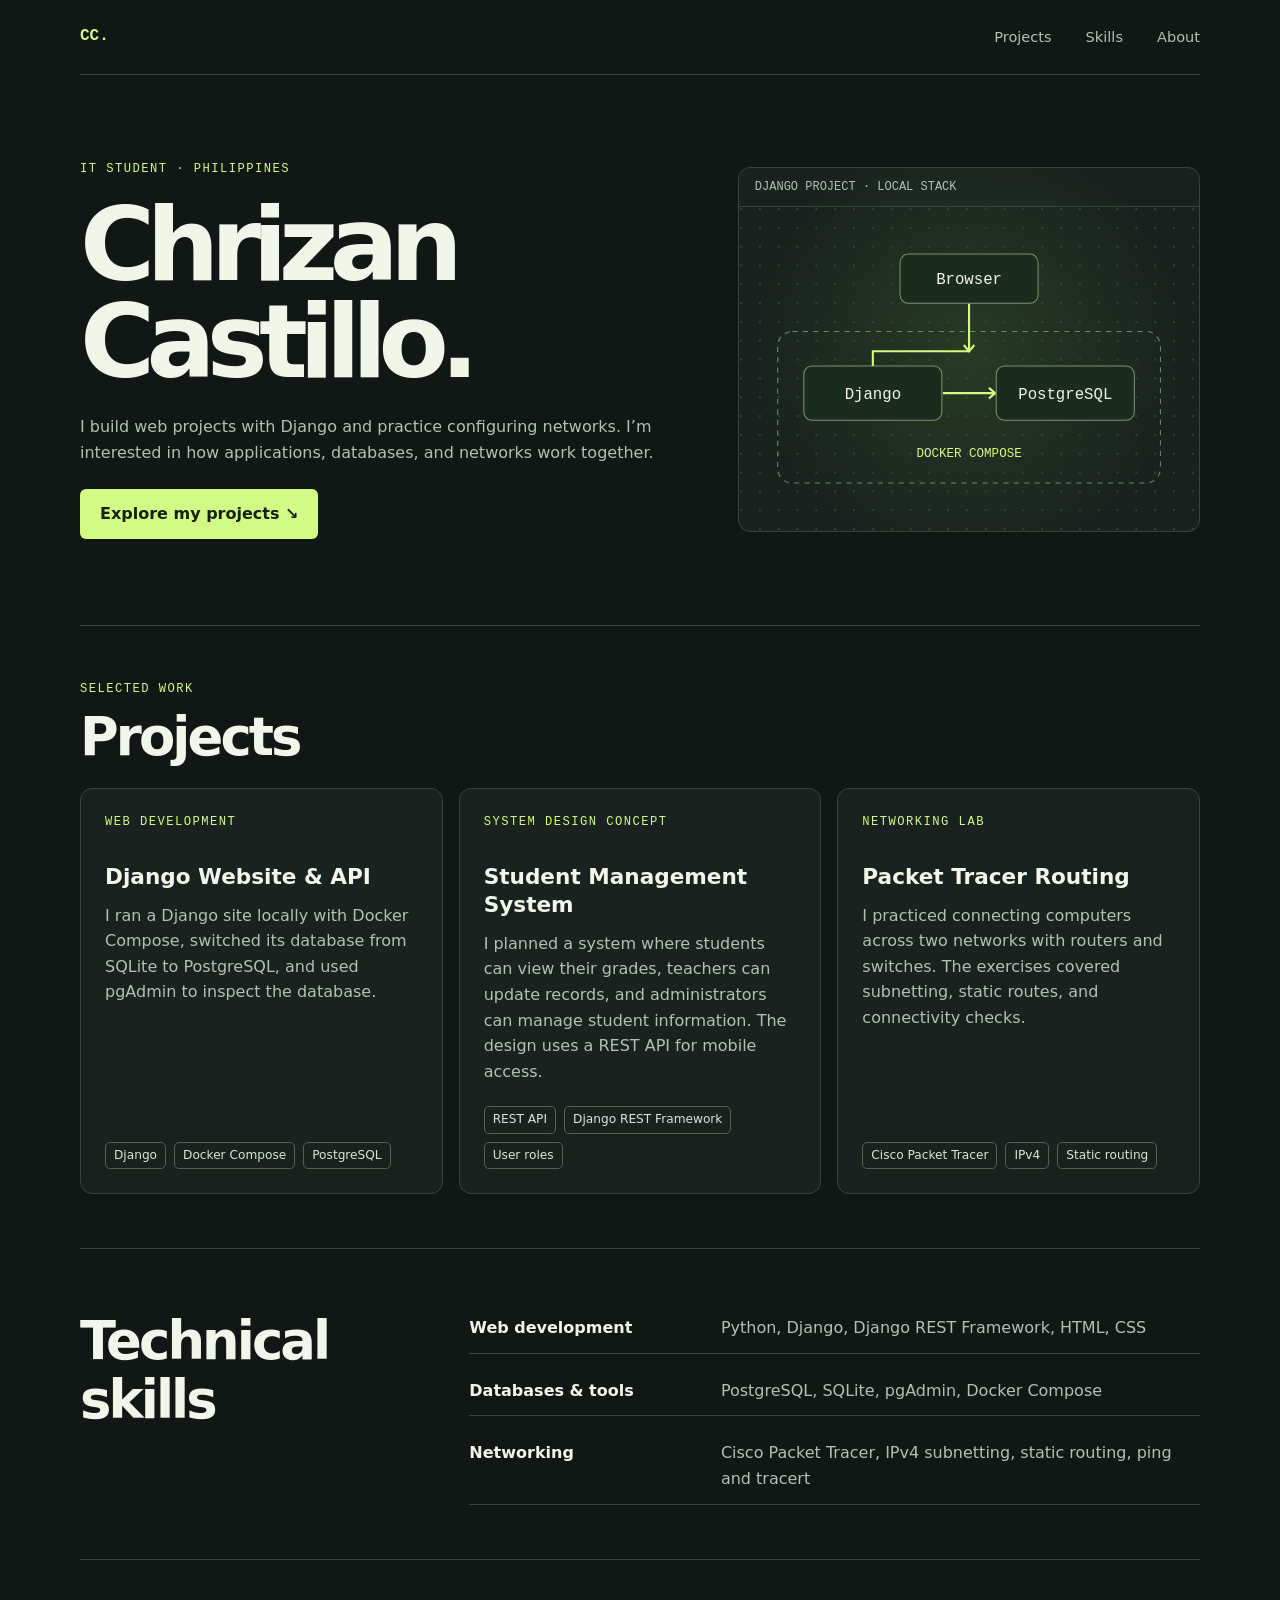
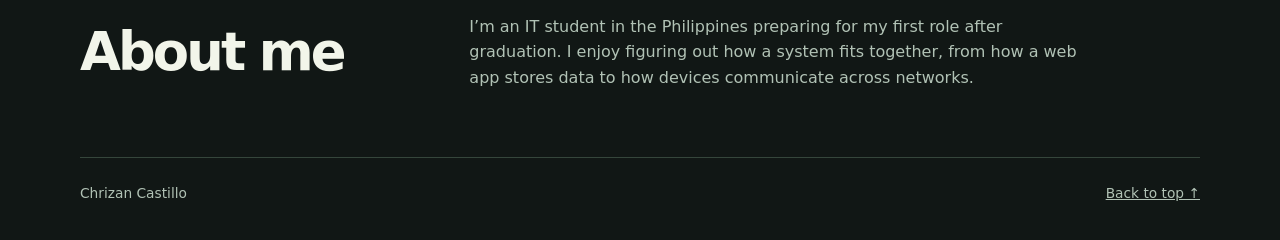
==== index.html @ 459ae3e7 "Add files via upload" ====
<!doctype html>
<html lang="en">
<head>
<meta charset="utf-8">
<meta name="viewport" content="width=device-width, initial-scale=1">
<meta name="description" content="Chrizan Castillo's IT student portfolio, featuring Django, Docker, PostgreSQL, and networking projects.">
<title>Chrizan Castillo | IT Portfolio</title>
<style>
:root{color-scheme:dark;--bg:#111715;--panel:#19221e;--ink:#f2f5ea;--secondary:#b1c2b5;--accent:#d2fb85;--line:#35463b}
*{box-sizing:border-box}html{scroll-behavior:smooth}body{margin:0;background:var(--bg);color:var(--ink);font:16px/1.6 Inter,system-ui,sans-serif}a{color:inherit}a:focus-visible{outline:2px solid var(--accent);outline-offset:5px}header,main,footer{width:min(1120px,calc(100% - 48px));margin:auto}header{display:flex;justify-content:space-between;align-items:center;gap:12px;padding:24px 0;border-bottom:1px solid var(--line)}header a{text-decoration:none}nav{display:flex;gap:clamp(14px,4vw,34px);color:var(--secondary);font-size:.91rem}.brand,.eyebrow,.label{font-family:ui-monospace,monospace}.brand{font-weight:700;color:var(--accent)}.hero{display:grid;grid-template-columns:1.35fr 1fr;gap:34px;align-items:center;min-height:550px;padding:64px 0}.eyebrow,.label{color:var(--accent);font-size:.76rem;text-transform:uppercase;letter-spacing:.12em}h1,h2,h3,p{margin:0}h1{font-size:clamp(3rem,8vw,6.8rem);line-height:.95;letter-spacing:-.085em;margin:16px 0 24px}h1 span{display:block}h2{font-size:clamp(2rem,5vw,3.3rem);line-height:1.12;letter-spacing:-.055em;margin:8px 0 22px}h3{font-size:1.35rem;line-height:1.3;margin:8px 0 12px}.intro,.copy,article p{color:var(--secondary);max-width:60ch}.button{display:inline-block;background:var(--accent);color:#172013;text-decoration:none;font-weight:700;padding:12px 20px;border-radius:6px;margin-top:24px}.button:hover{background:#e3ffaf}.board{margin:0;border:1px solid var(--line);border-radius:12px;background:radial-gradient(circle at center,#273b24,transparent 74%),var(--panel);overflow:hidden}.board figcaption{padding:12px 16px;border-bottom:1px solid var(--line);color:var(--secondary);font:12px ui-monospace,monospace}.board svg{width:100%;height:auto;display:block}.section{border-top:1px solid var(--line);padding:54px 0}.grid{display:grid;grid-template-columns:repeat(3,1fr);gap:16px}.grid article{padding:24px;border:1px solid var(--line);border-radius:12px;background:var(--panel);display:flex;flex-direction:column}.grid article p{margin-bottom:22px}.tags{display:flex;flex-wrap:wrap;gap:8px;list-style:none;margin:auto 0 0;padding:0}.tags li{font-size:.76rem;border:1px solid #52634e;border-radius:5px;padding:3px 8px;color:#d8e7d8}.split{display:grid;grid-template-columns:1fr 2fr;gap:24px}.skills{display:grid;gap:12px;margin:0}.skills div{display:grid;grid-template-columns:1fr 2fr;gap:12px;padding:12px 0;border-bottom:1px solid var(--line)}dt{font-weight:700}dd{margin:0;color:var(--secondary)}footer{border-top:1px solid var(--line);padding:24px 0 36px;color:var(--secondary);display:flex;justify-content:space-between;gap:14px;font-size:.86rem}footer a:hover,nav a:hover{color:var(--accent)}
@media(max-width:760px){.hero,.split{grid-template-columns:1fr;min-height:0;gap:24px}.hero{padding:48px 0}.grid{grid-template-columns:1fr}.board{max-width:490px}.section{padding:40px 0}}@media(max-width:360px){header,main,footer{width:calc(100% - 28px)}nav{gap:10px}}@media(prefers-reduced-motion:reduce){html{scroll-behavior:auto}}
</style>
</head>
<body id="top">
<header><a class="brand" href="#top" aria-label="Chrizan Castillo home">CC<span aria-hidden="true">.</span></a><nav aria-label="Main"><a href="#projects">Projects</a><a href="#skills">Skills</a><a href="#about">About</a></nav></header>
<main>
<section class="hero" aria-labelledby="name">
<div><p class="eyebrow">IT student · Philippines</p><h1 id="name">Chrizan <span>Castillo.</span></h1><p class="intro">I build web projects with Django and practice configuring networks. I’m interested in how applications, databases, and networks work together.</p><a class="button" href="#projects">Explore my projects <span aria-hidden="true">↘</span></a></div>
<figure class="board"><figcaption>DJANGO PROJECT · LOCAL STACK</figcaption>
<svg viewBox="0 0 440 310" role="img" aria-labelledby="stack-title"><title id="stack-title">A browser connects to Django, which connects to PostgreSQL. Django and PostgreSQL run in Docker Compose.</title>
<defs><pattern id="dots" width="18" height="18" patternUnits="userSpaceOnUse"><circle cx="2" cy="2" r="1" fill="#354a39"/></pattern></defs><rect width="440" height="310" fill="url(#dots)"/>
<rect x="37" y="119" width="366" height="145" rx="14" fill="none" stroke="#6b8867" stroke-dasharray="5 5"/>
<g stroke="#d2fb85" stroke-width="2" fill="none"><path d="M220 92v46m-5-6 5 6 5-6M195 178h50m-6-5 6 5-6 5"/></g>
<g fill="#1c2b20" stroke="#76956b"><rect x="154" y="45" width="132" height="47" rx="8"/><rect x="62" y="152" width="132" height="52" rx="8"/><rect x="246" y="152" width="132" height="52" rx="8"/></g>
<path d="M220 138h-92v14" stroke="#d2fb85" stroke-width="2" fill="none"/>
<g text-anchor="middle" font-family="monospace" font-size="15" fill="#f2f5ea"><text x="220" y="74">Browser</text><text x="128" y="184">Django</text><text x="312" y="184">PostgreSQL</text><text x="220" y="239" fill="#d2fb85" font-size="12">DOCKER COMPOSE</text></g></svg></figure>
</section>
<section class="section" id="projects"><p class="eyebrow">Selected work</p><h2>Projects</h2>
<div class="grid">
<article><p class="label">Web development</p><h3>Django Website &amp; API</h3><p>I ran a Django site locally with Docker Compose, switched its database from SQLite to PostgreSQL, and used pgAdmin to inspect the database.</p><ul class="tags"><li>Django</li><li>Docker Compose</li><li>PostgreSQL</li></ul></article>
<article><p class="label">System design concept</p><h3>Student Management System</h3><p>I planned a system where students can view their grades, teachers can update records, and administrators can manage student information. The design uses a REST API for mobile access.</p><ul class="tags"><li>REST API</li><li>Django REST Framework</li><li>User roles</li></ul></article>
<article><p class="label">Networking lab</p><h3>Packet Tracer Routing</h3><p>I practiced connecting computers across two networks with routers and switches. The exercises covered subnetting, static routes, and connectivity checks.</p><ul class="tags"><li>Cisco Packet Tracer</li><li>IPv4</li><li>Static routing</li></ul></article>
</div></section>
<section class="section split" id="skills"><div><h2>Technical skills</h2></div><dl class="skills"><div><dt>Web development</dt><dd>Python, Django, Django REST Framework, HTML, CSS</dd></div><div><dt>Databases &amp; tools</dt><dd>PostgreSQL, SQLite, pgAdmin, Docker Compose</dd></div><div><dt>Networking</dt><dd>Cisco Packet Tracer, IPv4 subnetting, static routing, ping and tracert</dd></div></dl></section>
<section class="section split" id="about"><div><h2>About me</h2></div><p class="copy">I’m an IT student in the Philippines preparing for my first role after graduation. I enjoy figuring out how a system fits together, from how a web app stores data to how devices communicate across networks.</p></section>
</main><footer><span>Chrizan Castillo</span><a href="#top">Back to top ↑</a></footer>
</body>
</html>
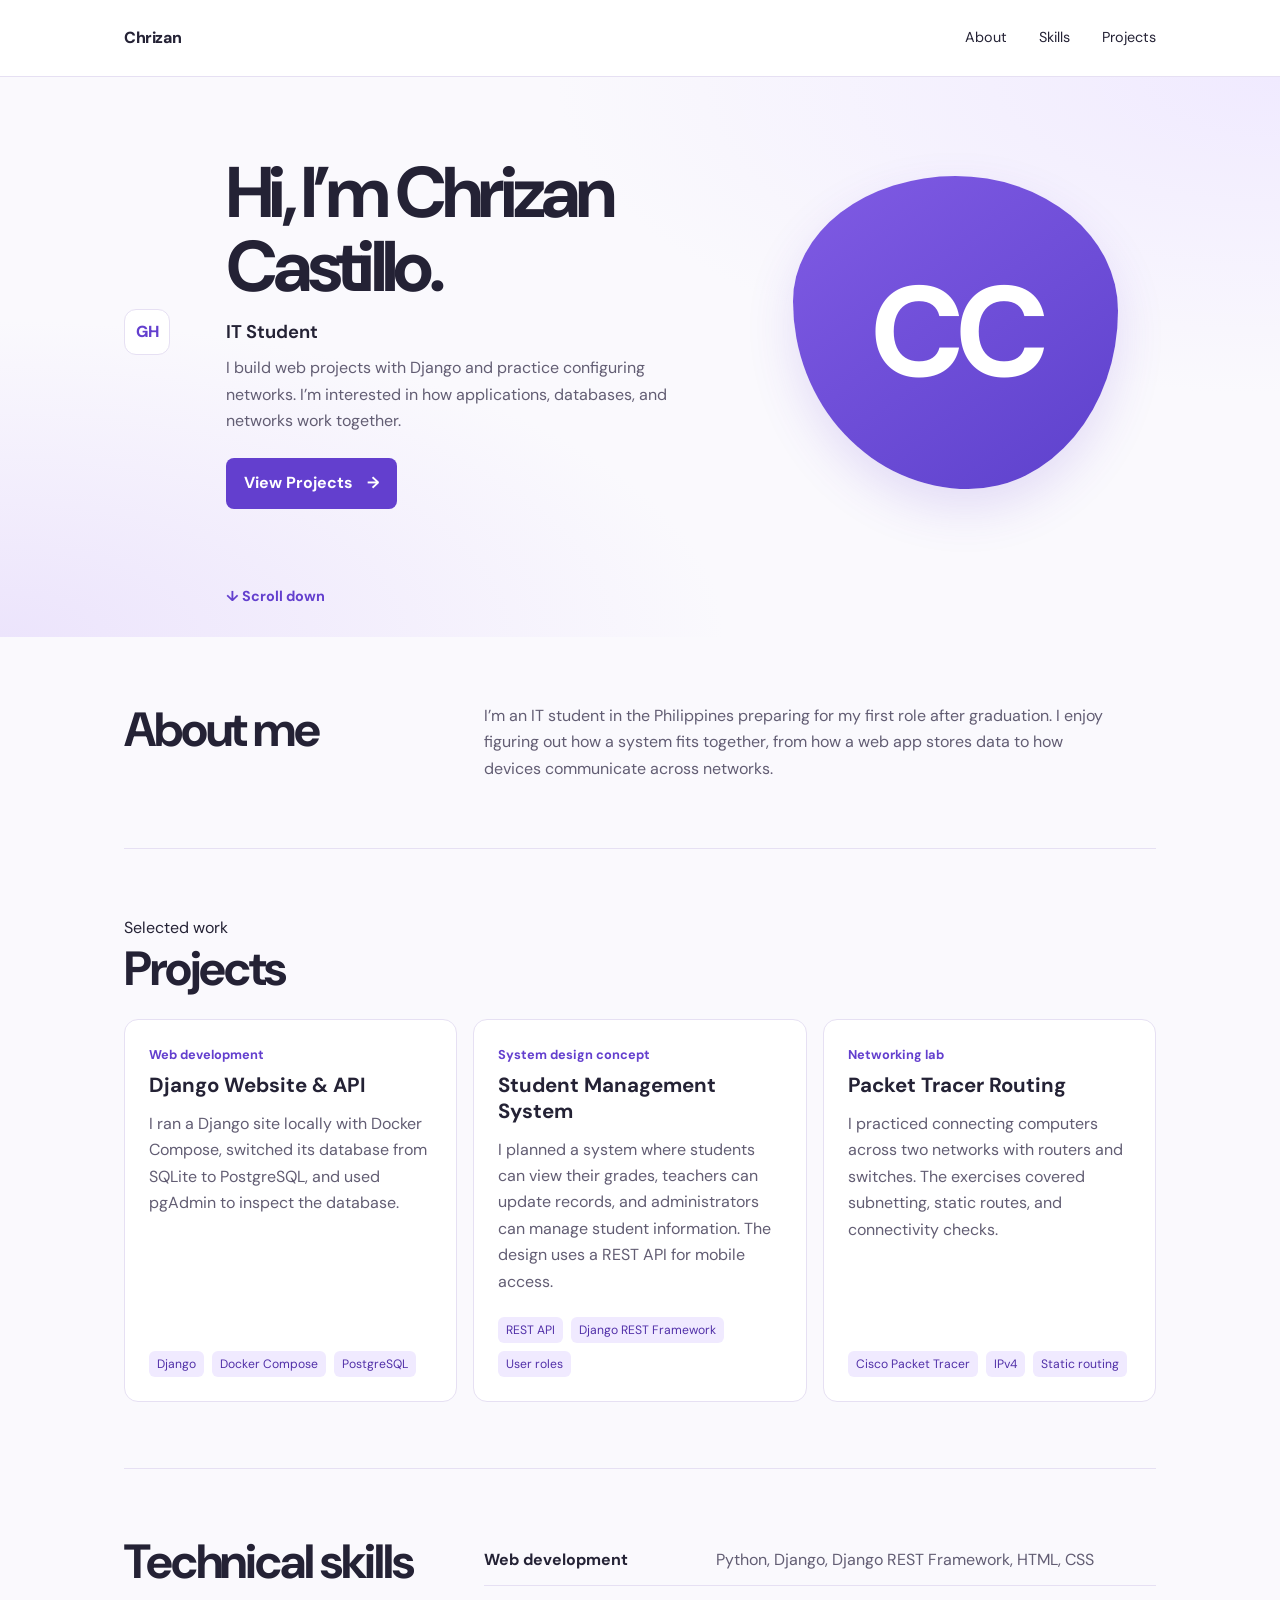
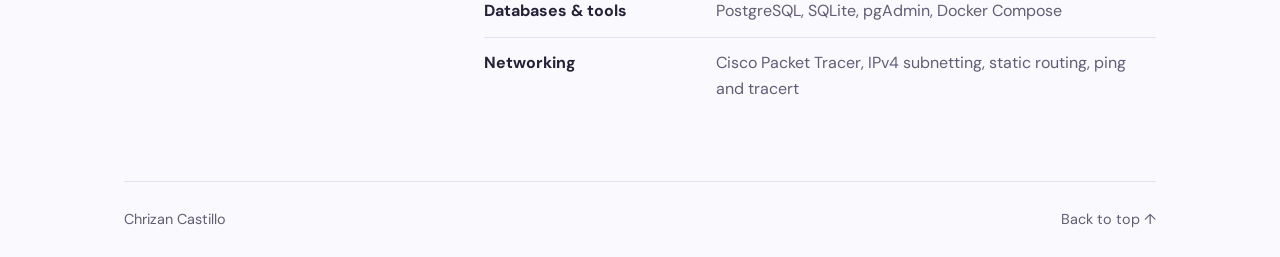
==== commit 04a64a16: "Refactor index.html for layout and styling changes Updated the HTML structure and styles for improve" ====
--- a/index.html
+++ b/index.html
@@ -5,26 +5,163 @@
 <meta name="viewport" content="width=device-width, initial-scale=1">
 <meta name="description" content="Chrizan Castillo's IT student portfolio, featuring Django, Docker, PostgreSQL, and networking projects.">
 <title>Chrizan Castillo | IT Portfolio</title>
+<link rel="stylesheet" href="https://fonts.googleapis.com/css2?family=DM+Sans:wght@400;500;600;700;800&amp;display=swap">
 <style>
-:root{color-scheme:dark;--bg:#111715;--panel:#19221e;--ink:#f2f5ea;--secondary:#b1c2b5;--accent:#d2fb85;--line:#35463b}
-*{box-sizing:border-box}html{scroll-behavior:smooth}body{margin:0;background:var(--bg);color:var(--ink);font:16px/1.6 Inter,system-ui,sans-serif}a{color:inherit}a:focus-visible{outline:2px solid var(--accent);outline-offset:5px}header,main,footer{width:min(1120px,calc(100% - 48px));margin:auto}header{display:flex;justify-content:space-between;align-items:center;gap:12px;padding:24px 0;border-bottom:1px solid var(--line)}header a{text-decoration:none}nav{display:flex;gap:clamp(14px,4vw,34px);color:var(--secondary);font-size:.91rem}.brand,.eyebrow,.label{font-family:ui-monospace,monospace}.brand{font-weight:700;color:var(--accent)}.hero{display:grid;grid-template-columns:1.35fr 1fr;gap:34px;align-items:center;min-height:550px;padding:64px 0}.eyebrow,.label{color:var(--accent);font-size:.76rem;text-transform:uppercase;letter-spacing:.12em}h1,h2,h3,p{margin:0}h1{font-size:clamp(3rem,8vw,6.8rem);line-height:.95;letter-spacing:-.085em;margin:16px 0 24px}h1 span{display:block}h2{font-size:clamp(2rem,5vw,3.3rem);line-height:1.12;letter-spacing:-.055em;margin:8px 0 22px}h3{font-size:1.35rem;line-height:1.3;margin:8px 0 12px}.intro,.copy,article p{color:var(--secondary);max-width:60ch}.button{display:inline-block;background:var(--accent);color:#172013;text-decoration:none;font-weight:700;padding:12px 20px;border-radius:6px;margin-top:24px}.button:hover{background:#e3ffaf}.board{margin:0;border:1px solid var(--line);border-radius:12px;background:radial-gradient(circle at center,#273b24,transparent 74%),var(--panel);overflow:hidden}.board figcaption{padding:12px 16px;border-bottom:1px solid var(--line);color:var(--secondary);font:12px ui-monospace,monospace}.board svg{width:100%;height:auto;display:block}.section{border-top:1px solid var(--line);padding:54px 0}.grid{display:grid;grid-template-columns:repeat(3,1fr);gap:16px}.grid article{padding:24px;border:1px solid var(--line);border-radius:12px;background:var(--panel);display:flex;flex-direction:column}.grid article p{margin-bottom:22px}.tags{display:flex;flex-wrap:wrap;gap:8px;list-style:none;margin:auto 0 0;padding:0}.tags li{font-size:.76rem;border:1px solid #52634e;border-radius:5px;padding:3px 8px;color:#d8e7d8}.split{display:grid;grid-template-columns:1fr 2fr;gap:24px}.skills{display:grid;gap:12px;margin:0}.skills div{display:grid;grid-template-columns:1fr 2fr;gap:12px;padding:12px 0;border-bottom:1px solid var(--line)}dt{font-weight:700}dd{margin:0;color:var(--secondary)}footer{border-top:1px solid var(--line);padding:24px 0 36px;color:var(--secondary);display:flex;justify-content:space-between;gap:14px;font-size:.86rem}footer a:hover,nav a:hover{color:var(--accent)}
-@media(max-width:760px){.hero,.split{grid-template-columns:1fr;min-height:0;gap:24px}.hero{padding:48px 0}.grid{grid-template-columns:1fr}.board{max-width:490px}.section{padding:40px 0}}@media(max-width:360px){header,main,footer{width:calc(100% - 28px)}nav{gap:10px}}@media(prefers-reduced-motion:reduce){html{scroll-behavior:auto}}
+:root {
+  color-scheme: light;
+  --paper: #faf9fd;
+  --white: #fff;
+  --ink: #242235;
+  --muted: #625d73;
+  --purple: #633fce;
+  --soft: #f0eaff;
+  --line: #e6e0f3;
+}
+* { box-sizing: border-box; }
+html { scroll-behavior: smooth; }
+body {
+  margin: 0;
+  background: var(--paper);
+  color: var(--ink);
+  font: 16px/1.65 "DM Sans", system-ui, sans-serif;
+}
+a { color: inherit; }
+a:focus-visible { outline: 2px solid var(--purple); outline-offset: 5px; }
+h1, h2, h3, p { margin: 0; }
+.frame, .section, footer { width: min(1032px, calc(100% - 48px)); margin: auto; }
+header { border-bottom: 1px solid var(--line); background: var(--white); }
+header .frame {
+  display: flex;
+  justify-content: space-between;
+  gap: 24px;
+  align-items: center;
+  min-height: 76px;
+}
+header a, .scroll, .social, .button, footer a { text-decoration: none; }
+.brand { font-weight: 800; letter-spacing: -.025em; }
+nav { display: flex; flex-wrap: wrap; gap: clamp(12px, 3vw, 32px); font-size: .9rem; }
+nav a:hover, footer a:hover { color: var(--purple); }
+.hero-wrap {
+  background: radial-gradient(ellipse at bottom left, #ece4fc, transparent 40%),
+              radial-gradient(ellipse at top right, #f0eaff, transparent 40%);
+}
+.hero {
+  min-height: 560px;
+  padding: 64px 0 28px;
+  display: grid;
+  grid-template-columns: 54px minmax(0, 1.2fr) minmax(0, 1fr);
+  column-gap: clamp(20px, 4vw, 48px);
+  row-gap: 32px;
+  align-items: center;
+}
+.social {
+  display: grid;
+  place-items: center;
+  width: 46px;
+  height: 46px;
+  border: 1px solid var(--line);
+  border-radius: 12px;
+  color: var(--purple);
+  background: var(--white);
+  font-weight: 800;
+}
+.social:hover { background: var(--soft); }
+h1 { font-size: clamp(2.65rem, 5.6vw, 4.65rem); line-height: 1.04; letter-spacing: -.065em; }
+.role { margin: 12px 0 8px; font-size: 1.15rem; font-weight: 650; }
+.intro, .copy, article p { color: var(--muted); max-width: 58ch; }
+.button {
+  display: inline-flex;
+  align-items: center;
+  gap: 14px;
+  margin-top: 24px;
+  border-radius: 8px;
+  padding: 12px 18px;
+  background: var(--purple);
+  color: white;
+  font-weight: 700;
+}
+.button:hover { background: #5431b6; }
+.portrait {
+  width: min(100%, 325px);
+  aspect-ratio: 1.04;
+  margin: 0 auto;
+  display: grid;
+  place-items: center;
+  overflow: hidden;
+  border-radius: 50% 50% 46% 54% / 40% 43% 57% 60%;
+  background: linear-gradient(145deg, #805be4, #5d41cc);
+  color: white;
+  box-shadow: 0 20px 48px #633fce26;
+}
+.portrait span { font-size: clamp(4rem, 11vw, 8rem); font-weight: 800; letter-spacing: -.07em; }
+.portrait img { display: block; width: 100%; height: 100%; object-fit: cover; }
+.scroll { grid-column: 2; color: var(--purple); align-self: end; font-weight: 700; font-size: .9rem; }
+.section { padding: 66px 0; border-bottom: 1px solid var(--line); scroll-margin-top: 12px; }
+h2 { font-size: clamp(2rem, 4vw, 3rem); line-height: 1.12; letter-spacing: -.045em; margin-bottom: 24px; }
+h3 { font-size: 1.28rem; line-height: 1.25; margin: 8px 0 12px; }
+.grid { display: grid; grid-template-columns: repeat(3, 1fr); gap: 16px; }
+.grid article {
+  display: flex;
+  flex-direction: column;
+  padding: 24px;
+  background: var(--white);
+  border: 1px solid var(--line);
+  border-radius: 14px;
+}
+.grid article .label { color: var(--purple); font-size: .8rem; font-weight: 700; }
+.tags { display: flex; flex-wrap: wrap; gap: 8px; margin: auto 0 0; padding: 22px 0 0; list-style: none; }
+.tags li { padding: 3px 8px; border-radius: 6px; background: var(--soft); color: #5130a8; font-size: .76rem; }
+.split { display: grid; grid-template-columns: 1fr 2fr; gap: 24px; }
+.skills { margin: 0; }
+.skills div { display: grid; grid-template-columns: 1fr 2fr; gap: 12px; padding: 12px 0; }
+.skills div + div { border-top: 1px solid var(--line); }
+dt { font-weight: 700; }
+dd { margin: 0; color: var(--muted); }
+footer { display: flex; flex-wrap: wrap; justify-content: space-between; gap: 16px; padding: 26px 0; color: var(--muted); font-size: .9rem; }
+@media (max-width: 760px) {
+  .hero { min-height: 0; grid-template-columns: 46px minmax(0, 1fr); padding-top: 46px; }
+  .portrait { grid-column: 2; grid-row: 1; justify-self: start; margin: 0; width: min(72%, 230px); }
+  .social { grid-column: 1; grid-row: 1; }
+  .hero-copy { grid-column: 1 / -1; }
+  .scroll { grid-column: 1 / -1; }
+  .grid, .split { grid-template-columns: 1fr; }
+  .section { padding: 50px 0; }
+  .split h2 { margin-bottom: 0; }
+}
+@media (max-width: 375px) {
+  .frame, .section, footer { width: calc(100% - 28px); }
+  header .frame { gap: 12px; }
+}
+@media (prefers-reduced-motion: reduce) { html { scroll-behavior: auto; } }
 </style>
 </head>
 <body id="top">
-<header><a class="brand" href="#top" aria-label="Chrizan Castillo home">CC<span aria-hidden="true">.</span></a><nav aria-label="Main"><a href="#projects">Projects</a><a href="#skills">Skills</a><a href="#about">About</a></nav></header>
+<header>
+  <div class="frame">
+    <a class="brand" href="#top">Chrizan</a>
+    <nav aria-label="Main">
+      <a href="#about">About</a>
+      <a href="#skills">Skills</a>
+      <a href="#projects">Projects</a>
+    </nav>
+  </div>
+</header>
 <main>
-<section class="hero" aria-labelledby="name">
-<div><p class="eyebrow">IT student · Philippines</p><h1 id="name">Chrizan <span>Castillo.</span></h1><p class="intro">I build web projects with Django and practice configuring networks. I’m interested in how applications, databases, and networks work together.</p><a class="button" href="#projects">Explore my projects <span aria-hidden="true">↘</span></a></div>
-<figure class="board"><figcaption>DJANGO PROJECT · LOCAL STACK</figcaption>
-<svg viewBox="0 0 440 310" role="img" aria-labelledby="stack-title"><title id="stack-title">A browser connects to Django, which connects to PostgreSQL. Django and PostgreSQL run in Docker Compose.</title>
-<defs><pattern id="dots" width="18" height="18" patternUnits="userSpaceOnUse"><circle cx="2" cy="2" r="1" fill="#354a39"/></pattern></defs><rect width="440" height="310" fill="url(#dots)"/>
-<rect x="37" y="119" width="366" height="145" rx="14" fill="none" stroke="#6b8867" stroke-dasharray="5 5"/>
-<g stroke="#d2fb85" stroke-width="2" fill="none"><path d="M220 92v46m-5-6 5 6 5-6M195 178h50m-6-5 6 5-6 5"/></g>
-<g fill="#1c2b20" stroke="#76956b"><rect x="154" y="45" width="132" height="47" rx="8"/><rect x="62" y="152" width="132" height="52" rx="8"/><rect x="246" y="152" width="132" height="52" rx="8"/></g>
-<path d="M220 138h-92v14" stroke="#d2fb85" stroke-width="2" fill="none"/>
-<g text-anchor="middle" font-family="monospace" font-size="15" fill="#f2f5ea"><text x="220" y="74">Browser</text><text x="128" y="184">Django</text><text x="312" y="184">PostgreSQL</text><text x="220" y="239" fill="#d2fb85" font-size="12">DOCKER COMPOSE</text></g></svg></figure>
-</section>
+<div class="hero-wrap">
+  <section class="hero frame" aria-labelledby="name">
+    <a class="social" href="https://github.com/chrizan-rgb" aria-label="Chrizan Castillo on GitHub">GH</a>
+    <div class="hero-copy">
+      <h1 id="name">Hi, I’m Chrizan Castillo.</h1>
+      <p class="role">IT Student</p>
+      <p class="intro">I build web projects with Django and practice configuring networks. I’m interested in how applications, databases, and networks work together.</p>
+      <a class="button" href="#projects">View Projects <span aria-hidden="true">→</span></a>
+    </div>
+    <!-- Replace the initials with <img src="profile.jpg" alt="Chrizan Castillo"> when a photo is available. -->
+    <div class="portrait"><span aria-hidden="true">CC</span></div>
+    <a class="scroll" href="#about">↓ Scroll down</a>
+  </section>
+</div>
+<section class="section split" id="about"><div><h2>About me</h2></div><p class="copy">I’m an IT student in the Philippines preparing for my first role after graduation. I enjoy figuring out how a system fits together, from how a web app stores data to how devices communicate across networks.</p></section>
 <section class="section" id="projects"><p class="eyebrow">Selected work</p><h2>Projects</h2>
 <div class="grid">
 <article><p class="label">Web development</p><h3>Django Website &amp; API</h3><p>I ran a Django site locally with Docker Compose, switched its database from SQLite to PostgreSQL, and used pgAdmin to inspect the database.</p><ul class="tags"><li>Django</li><li>Docker Compose</li><li>PostgreSQL</li></ul></article>
@@ -32,7 +169,6 @@
 <article><p class="label">Networking lab</p><h3>Packet Tracer Routing</h3><p>I practiced connecting computers across two networks with routers and switches. The exercises covered subnetting, static routes, and connectivity checks.</p><ul class="tags"><li>Cisco Packet Tracer</li><li>IPv4</li><li>Static routing</li></ul></article>
 </div></section>
 <section class="section split" id="skills"><div><h2>Technical skills</h2></div><dl class="skills"><div><dt>Web development</dt><dd>Python, Django, Django REST Framework, HTML, CSS</dd></div><div><dt>Databases &amp; tools</dt><dd>PostgreSQL, SQLite, pgAdmin, Docker Compose</dd></div><div><dt>Networking</dt><dd>Cisco Packet Tracer, IPv4 subnetting, static routing, ping and tracert</dd></div></dl></section>
-<section class="section split" id="about"><div><h2>About me</h2></div><p class="copy">I’m an IT student in the Philippines preparing for my first role after graduation. I enjoy figuring out how a system fits together, from how a web app stores data to how devices communicate across networks.</p></section>
 </main><footer><span>Chrizan Castillo</span><a href="#top">Back to top ↑</a></footer>
 </body>
 </html>
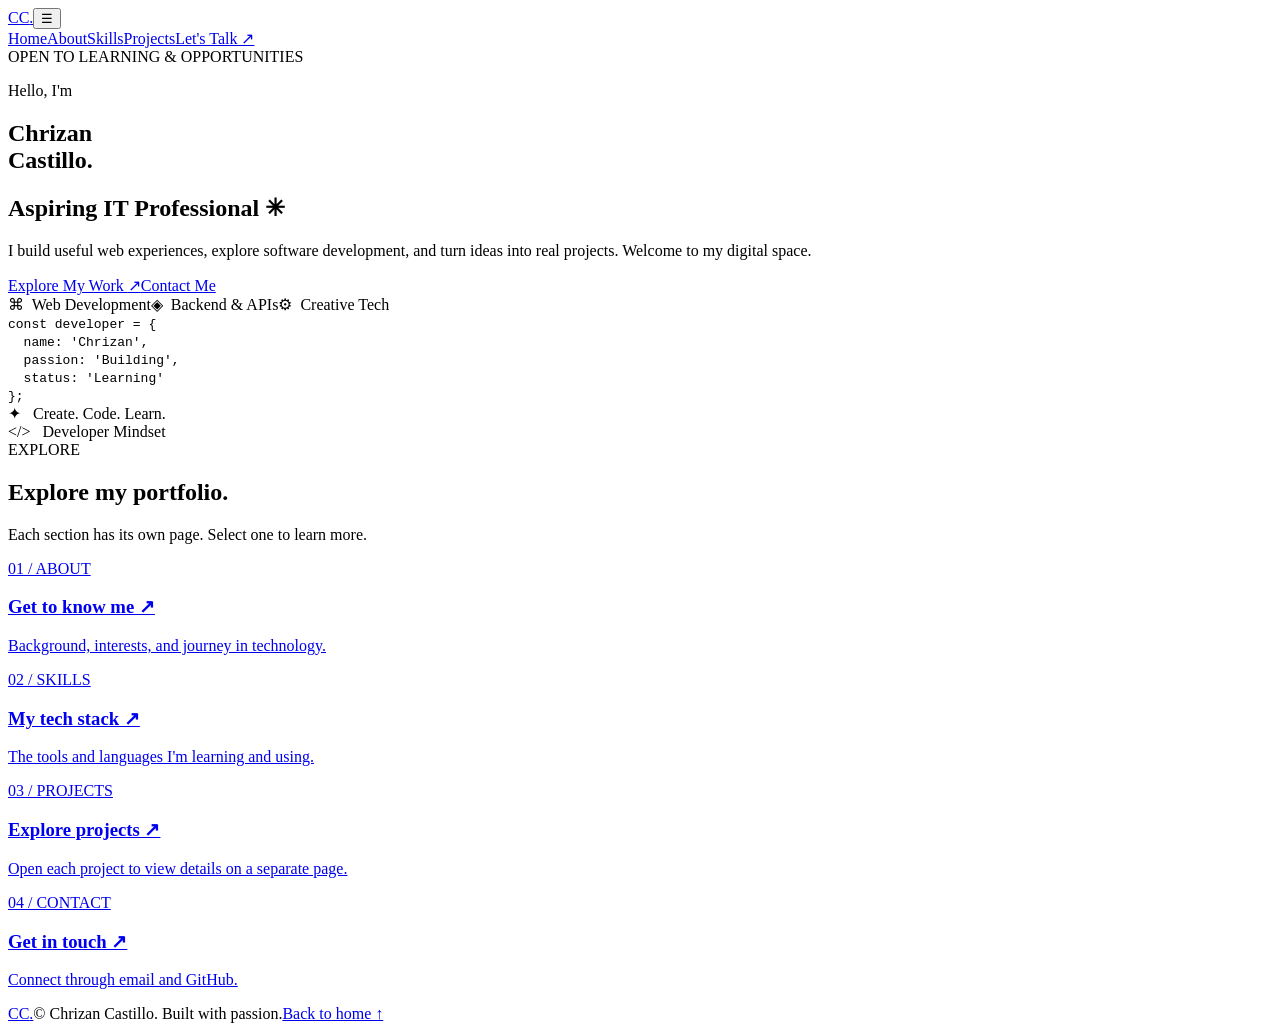
==== commit cfbb8c48: "Update index.html" ====
--- a/index.html
+++ b/index.html
@@ -1,174 +1,31 @@
-<!doctype html>
+<!DOCTYPE html>
 <html lang="en">
 <head>
-<meta charset="utf-8">
-<meta name="viewport" content="width=device-width, initial-scale=1">
-<meta name="description" content="Chrizan Castillo's IT student portfolio, featuring Django, Docker, PostgreSQL, and networking projects.">
-<title>Chrizan Castillo | IT Portfolio</title>
-<link rel="stylesheet" href="https://fonts.googleapis.com/css2?family=DM+Sans:wght@400;500;600;700;800&amp;display=swap">
-<style>
-:root {
-  color-scheme: light;
-  --paper: #faf9fd;
-  --white: #fff;
-  --ink: #242235;
-  --muted: #625d73;
-  --purple: #633fce;
-  --soft: #f0eaff;
-  --line: #e6e0f3;
-}
-* { box-sizing: border-box; }
-html { scroll-behavior: smooth; }
-body {
-  margin: 0;
-  background: var(--paper);
-  color: var(--ink);
-  font: 16px/1.65 "DM Sans", system-ui, sans-serif;
-}
-a { color: inherit; }
-a:focus-visible { outline: 2px solid var(--purple); outline-offset: 5px; }
-h1, h2, h3, p { margin: 0; }
-.frame, .section, footer { width: min(1032px, calc(100% - 48px)); margin: auto; }
-header { border-bottom: 1px solid var(--line); background: var(--white); }
-header .frame {
-  display: flex;
-  justify-content: space-between;
-  gap: 24px;
-  align-items: center;
-  min-height: 76px;
-}
-header a, .scroll, .social, .button, footer a { text-decoration: none; }
-.brand { font-weight: 800; letter-spacing: -.025em; }
-nav { display: flex; flex-wrap: wrap; gap: clamp(12px, 3vw, 32px); font-size: .9rem; }
-nav a:hover, footer a:hover { color: var(--purple); }
-.hero-wrap {
-  background: radial-gradient(ellipse at bottom left, #ece4fc, transparent 40%),
-              radial-gradient(ellipse at top right, #f0eaff, transparent 40%);
-}
-.hero {
-  min-height: 560px;
-  padding: 64px 0 28px;
-  display: grid;
-  grid-template-columns: 54px minmax(0, 1.2fr) minmax(0, 1fr);
-  column-gap: clamp(20px, 4vw, 48px);
-  row-gap: 32px;
-  align-items: center;
-}
-.social {
-  display: grid;
-  place-items: center;
-  width: 46px;
-  height: 46px;
-  border: 1px solid var(--line);
-  border-radius: 12px;
-  color: var(--purple);
-  background: var(--white);
-  font-weight: 800;
-}
-.social:hover { background: var(--soft); }
-h1 { font-size: clamp(2.65rem, 5.6vw, 4.65rem); line-height: 1.04; letter-spacing: -.065em; }
-.role { margin: 12px 0 8px; font-size: 1.15rem; font-weight: 650; }
-.intro, .copy, article p { color: var(--muted); max-width: 58ch; }
-.button {
-  display: inline-flex;
-  align-items: center;
-  gap: 14px;
-  margin-top: 24px;
-  border-radius: 8px;
-  padding: 12px 18px;
-  background: var(--purple);
-  color: white;
-  font-weight: 700;
-}
-.button:hover { background: #5431b6; }
-.portrait {
-  width: min(100%, 325px);
-  aspect-ratio: 1.04;
-  margin: 0 auto;
-  display: grid;
-  place-items: center;
-  overflow: hidden;
-  border-radius: 50% 50% 46% 54% / 40% 43% 57% 60%;
-  background: linear-gradient(145deg, #805be4, #5d41cc);
-  color: white;
-  box-shadow: 0 20px 48px #633fce26;
-}
-.portrait span { font-size: clamp(4rem, 11vw, 8rem); font-weight: 800; letter-spacing: -.07em; }
-.portrait img { display: block; width: 100%; height: 100%; object-fit: cover; }
-.scroll { grid-column: 2; color: var(--purple); align-self: end; font-weight: 700; font-size: .9rem; }
-.section { padding: 66px 0; border-bottom: 1px solid var(--line); scroll-margin-top: 12px; }
-h2 { font-size: clamp(2rem, 4vw, 3rem); line-height: 1.12; letter-spacing: -.045em; margin-bottom: 24px; }
-h3 { font-size: 1.28rem; line-height: 1.25; margin: 8px 0 12px; }
-.grid { display: grid; grid-template-columns: repeat(3, 1fr); gap: 16px; }
-.grid article {
-  display: flex;
-  flex-direction: column;
-  padding: 24px;
-  background: var(--white);
-  border: 1px solid var(--line);
-  border-radius: 14px;
-}
-.grid article .label { color: var(--purple); font-size: .8rem; font-weight: 700; }
-.tags { display: flex; flex-wrap: wrap; gap: 8px; margin: auto 0 0; padding: 22px 0 0; list-style: none; }
-.tags li { padding: 3px 8px; border-radius: 6px; background: var(--soft); color: #5130a8; font-size: .76rem; }
-.split { display: grid; grid-template-columns: 1fr 2fr; gap: 24px; }
-.skills { margin: 0; }
-.skills div { display: grid; grid-template-columns: 1fr 2fr; gap: 12px; padding: 12px 0; }
-.skills div + div { border-top: 1px solid var(--line); }
-dt { font-weight: 700; }
-dd { margin: 0; color: var(--muted); }
-footer { display: flex; flex-wrap: wrap; justify-content: space-between; gap: 16px; padding: 26px 0; color: var(--muted); font-size: .9rem; }
-@media (max-width: 760px) {
-  .hero { min-height: 0; grid-template-columns: 46px minmax(0, 1fr); padding-top: 46px; }
-  .portrait { grid-column: 2; grid-row: 1; justify-self: start; margin: 0; width: min(72%, 230px); }
-  .social { grid-column: 1; grid-row: 1; }
-  .hero-copy { grid-column: 1 / -1; }
-  .scroll { grid-column: 1 / -1; }
-  .grid, .split { grid-template-columns: 1fr; }
-  .section { padding: 50px 0; }
-  .split h2 { margin-bottom: 0; }
-}
-@media (max-width: 375px) {
-  .frame, .section, footer { width: calc(100% - 28px); }
-  header .frame { gap: 12px; }
-}
-@media (prefers-reduced-motion: reduce) { html { scroll-behavior: auto; } }
-</style>
+  <meta charset="UTF-8" />
+  <meta name="viewport" content="width=device-width, initial-scale=1.0" />
+  <meta name="description" content="Chrizan Castillo — aspiring IT professional and web developer portfolio." />
+  <meta name="theme-color" content="#090b16" />
+  <title>Home | Chrizan Castillo</title>
+  <link rel="preconnect" href="https://fonts.googleapis.com" />
+  <link rel="preconnect" href="https://fonts.gstatic.com" crossorigin />
+  <link href="https://fonts.googleapis.com/css2?family=DM+Sans:wght@400;500;600;700&family=Space+Grotesk:wght@400;500;600;700&display=swap" rel="stylesheet" />
+  <link rel="stylesheet" href="style.css" />
+  <script src="script.js" defer></script>
 </head>
-<body id="top">
-<header>
-  <div class="frame">
-    <a class="brand" href="#top">Chrizan</a>
-    <nav aria-label="Main">
-      <a href="#about">About</a>
-      <a href="#skills">Skills</a>
-      <a href="#projects">Projects</a>
-    </nav>
-  </div>
-</header>
-<main>
-<div class="hero-wrap">
-  <section class="hero frame" aria-labelledby="name">
-    <a class="social" href="https://github.com/chrizan-rgb" aria-label="Chrizan Castillo on GitHub">GH</a>
-    <div class="hero-copy">
-      <h1 id="name">Hi, I’m Chrizan Castillo.</h1>
-      <p class="role">IT Student</p>
-      <p class="intro">I build web projects with Django and practice configuring networks. I’m interested in how applications, databases, and networks work together.</p>
-      <a class="button" href="#projects">View Projects <span aria-hidden="true">→</span></a>
-    </div>
-    <!-- Replace the initials with <img src="profile.jpg" alt="Chrizan Castillo"> when a photo is available. -->
-    <div class="portrait"><span aria-hidden="true">CC</span></div>
-    <a class="scroll" href="#about">↓ Scroll down</a>
-  </section>
-</div>
-<section class="section split" id="about"><div><h2>About me</h2></div><p class="copy">I’m an IT student in the Philippines preparing for my first role after graduation. I enjoy figuring out how a system fits together, from how a web app stores data to how devices communicate across networks.</p></section>
-<section class="section" id="projects"><p class="eyebrow">Selected work</p><h2>Projects</h2>
-<div class="grid">
-<article><p class="label">Web development</p><h3>Django Website &amp; API</h3><p>I ran a Django site locally with Docker Compose, switched its database from SQLite to PostgreSQL, and used pgAdmin to inspect the database.</p><ul class="tags"><li>Django</li><li>Docker Compose</li><li>PostgreSQL</li></ul></article>
-<article><p class="label">System design concept</p><h3>Student Management System</h3><p>I planned a system where students can view their grades, teachers can update records, and administrators can manage student information. The design uses a REST API for mobile access.</p><ul class="tags"><li>REST API</li><li>Django REST Framework</li><li>User roles</li></ul></article>
-<article><p class="label">Networking lab</p><h3>Packet Tracer Routing</h3><p>I practiced connecting computers across two networks with routers and switches. The exercises covered subnetting, static routes, and connectivity checks.</p><ul class="tags"><li>Cisco Packet Tracer</li><li>IPv4</li><li>Static routing</li></ul></article>
-</div></section>
-<section class="section split" id="skills"><div><h2>Technical skills</h2></div><dl class="skills"><div><dt>Web development</dt><dd>Python, Django, Django REST Framework, HTML, CSS</dd></div><div><dt>Databases &amp; tools</dt><dd>PostgreSQL, SQLite, pgAdmin, Docker Compose</dd></div><div><dt>Networking</dt><dd>Cisco Packet Tracer, IPv4 subnetting, static routing, ping and tracert</dd></div></dl></section>
-</main><footer><span>Chrizan Castillo</span><a href="#top">Back to top ↑</a></footer>
-</body>
-</html>
+<body><div class="glow glow-one" aria-hidden="true"></div><div class="glow glow-two" aria-hidden="true"></div><header class="site-header"><nav class="container nav" aria-label="Main navigation"><a class="brand" href="index.html">CC<span>.</span></a><button class="menu-toggle" type="button" aria-expanded="false" aria-controls="nav-links" aria-label="Toggle navigation">☰</button><div class="nav-links" id="nav-links"><a href="index.html">Home</a><a href="about.html">About</a><a href="skills.html">Skills</a><a href="projects.html">Projects</a><a href="contact.html" class="nav-contact">Let's Talk ↗</a></div></nav></header><main>    <section id="home" class="hero container">
+      <div class="hero-copy reveal">
+        <div class="eyebrow"><span class="status-dot"></span> OPEN TO LEARNING & OPPORTUNITIES</div>
+        <p class="intro">Hello, I'm</p>
+        <h1>Chrizan<br /><span>Castillo.</span></h1>
+        <h2>Aspiring IT Professional <span class="sparkle">✳</span></h2>
+        <p class="hero-description">I build useful web experiences, explore software development, and turn ideas into real projects. Welcome to my digital space.</p>
+        <div class="hero-buttons"><a href="projects.html" class="btn btn-primary">Explore My Work <span>↗</span></a><a href="contact.html" class="btn btn-secondary">Contact Me</a></div>
+        <div class="hero-mini"><span>⌘ &nbsp;Web Development</span><span>◈ &nbsp;Backend & APIs</span><span>⚙ &nbsp;Creative Tech</span></div>
+      </div>
+      <div class="hero-art reveal" aria-hidden="true">
+        <div class="orbit orbit-outer"></div><div class="orbit orbit-inner"></div>
+        <div class="glass-card code-card"><div class="card-dots"><i></i><i></i><i></i></div><code><span class="code-purple">const</span> developer = {<br />&nbsp;&nbsp;name: <span class="code-green">'Chrizan'</span>,<br />&nbsp;&nbsp;passion: <span class="code-green">'Building'</span>,<br />&nbsp;&nbsp;status: <span class="code-green">'Learning'</span><br />};</code></div>
+        <div class="floating-badge badge-top">✦ &nbsp; Create. Code. Learn.</div>
+        <div class="floating-badge badge-bottom">&lt;/&gt; &nbsp; Developer Mindset</div>
+      </div>
+    </section><section class="section container reveal"><div class="section-heading"><span class="section-index">EXPLORE</span><h2>Explore my <span>portfolio.</span></h2><p>Each section has its own page. Select one to learn more.</p></div><div class="page-grid"><a class="page-tile" href="about.html"><span>01 / ABOUT</span><h3>Get to know me ↗</h3><p>Background, interests, and journey in technology.</p></a><a class="page-tile" href="skills.html"><span>02 / SKILLS</span><h3>My tech stack ↗</h3><p>The tools and languages I'm learning and using.</p></a><a class="page-tile" href="projects.html"><span>03 / PROJECTS</span><h3>Explore projects ↗</h3><p>Open each project to view details on a separate page.</p></a><a class="page-tile" href="contact.html"><span>04 / CONTACT</span><h3>Get in touch ↗</h3><p>Connect through email and GitHub.</p></a></div></section></main><footer class="container footer"><a class="brand" href="index.html">CC<span>.</span></a><span>© <span id="year"></span> Chrizan Castillo. Built with passion.</span><a href="index.html">Back to home ↑</a></footer></body></html>
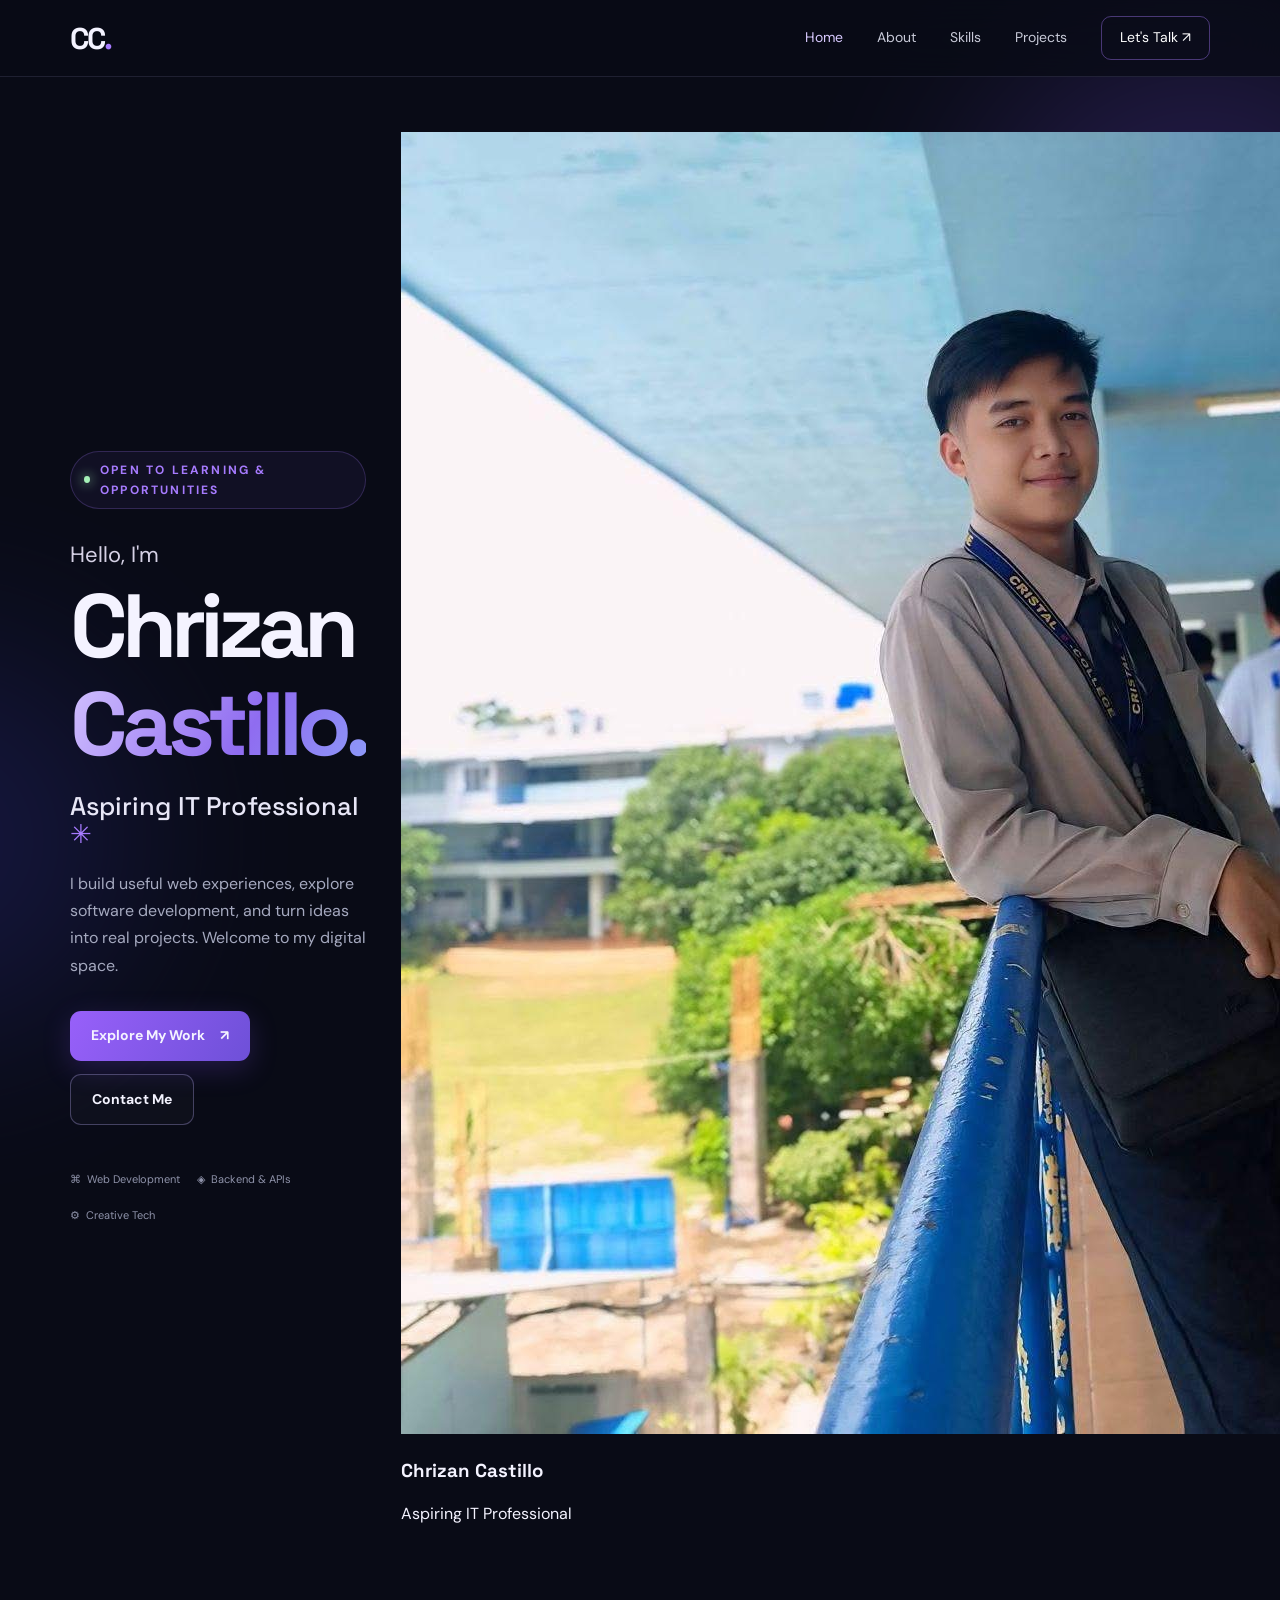
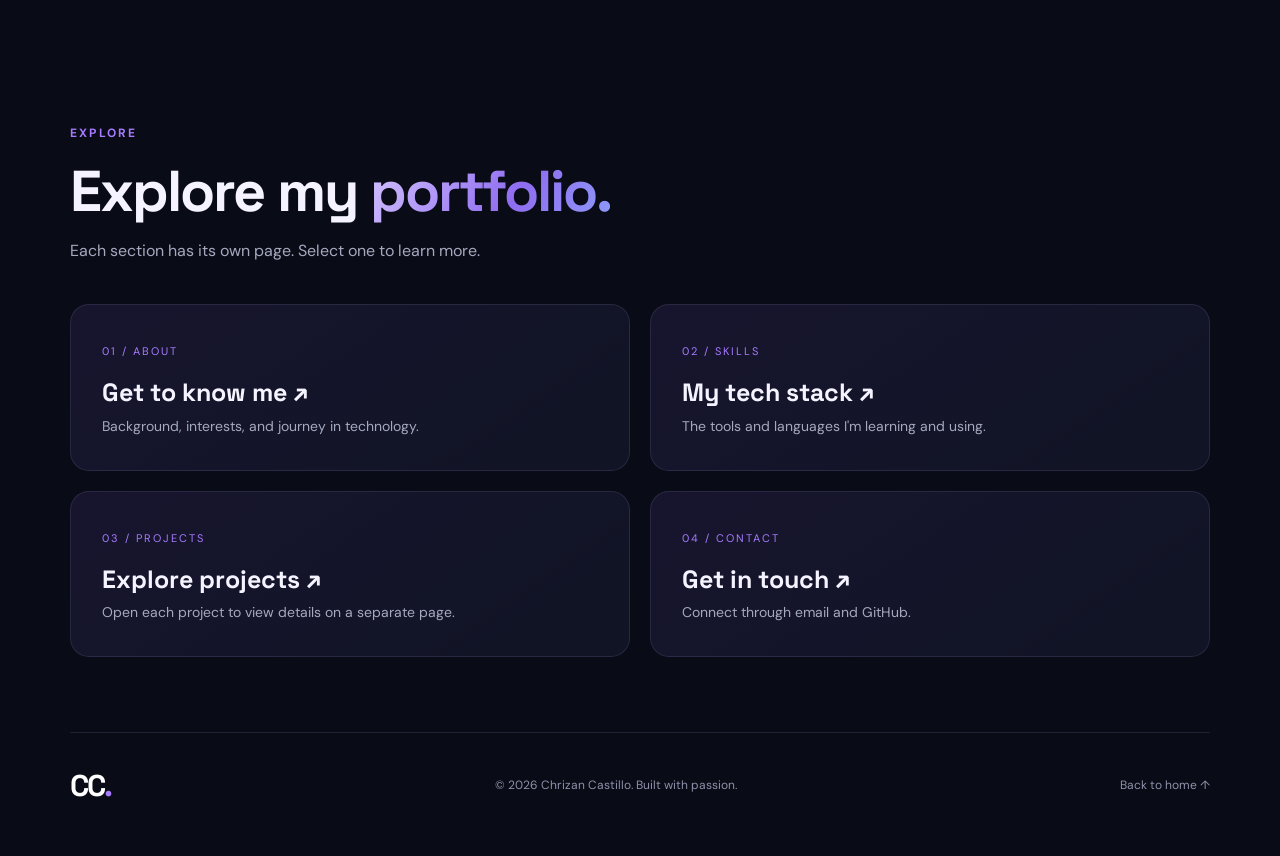
==== commit f8bdee81: "Update hero-art section to include profile card Replaced the hero-art section with a profile card di" ====
--- a/index.html
+++ b/index.html
@@ -22,10 +22,17 @@
         <div class="hero-buttons"><a href="projects.html" class="btn btn-primary">Explore My Work <span>↗</span></a><a href="contact.html" class="btn btn-secondary">Contact Me</a></div>
         <div class="hero-mini"><span>⌘ &nbsp;Web Development</span><span>◈ &nbsp;Backend & APIs</span><span>⚙ &nbsp;Creative Tech</span></div>
       </div>
-      <div class="hero-art reveal" aria-hidden="true">
-        <div class="orbit orbit-outer"></div><div class="orbit orbit-inner"></div>
-        <div class="glass-card code-card"><div class="card-dots"><i></i><i></i><i></i></div><code><span class="code-purple">const</span> developer = {<br />&nbsp;&nbsp;name: <span class="code-green">'Chrizan'</span>,<br />&nbsp;&nbsp;passion: <span class="code-green">'Building'</span>,<br />&nbsp;&nbsp;status: <span class="code-green">'Learning'</span><br />};</code></div>
-        <div class="floating-badge badge-top">✦ &nbsp; Create. Code. Learn.</div>
-        <div class="floating-badge badge-bottom">&lt;/&gt; &nbsp; Developer Mindset</div>
-      </div>
+      
+<div class="hero-art reveal">
+  <div class="profile-card">
+    <img
+      src="images/profile.jpg"
+      alt="Chrizan Castillo"
+      class="profile-image"
+    />
+    <h3>Chrizan Castillo</h3>
+    <p>Aspiring IT Professional</p>
+  </div>
+</div>
+
     </section><section class="section container reveal"><div class="section-heading"><span class="section-index">EXPLORE</span><h2>Explore my <span>portfolio.</span></h2><p>Each section has its own page. Select one to learn more.</p></div><div class="page-grid"><a class="page-tile" href="about.html"><span>01 / ABOUT</span><h3>Get to know me ↗</h3><p>Background, interests, and journey in technology.</p></a><a class="page-tile" href="skills.html"><span>02 / SKILLS</span><h3>My tech stack ↗</h3><p>The tools and languages I'm learning and using.</p></a><a class="page-tile" href="projects.html"><span>03 / PROJECTS</span><h3>Explore projects ↗</h3><p>Open each project to view details on a separate page.</p></a><a class="page-tile" href="contact.html"><span>04 / CONTACT</span><h3>Get in touch ↗</h3><p>Connect through email and GitHub.</p></a></div></section></main><footer class="container footer"><a class="brand" href="index.html">CC<span>.</span></a><span>© <span id="year"></span> Chrizan Castillo. Built with passion.</span><a href="index.html">Back to home ↑</a></footer></body></html>
--- a/style.css
+++ b/style.css
@@ -0,0 +1,4 @@
+:root{--bg:#090b16;--surface:#101424;--surface2:#161a2d;--text:#f4f3ff;--muted:#a5a9bf;--accent:#a77bff;--accent2:#6c47dc;--border:rgba(188,178,239,.13)}*{box-sizing:border-box}html{scroll-behavior:smooth;scroll-padding-top:85px}body{margin:0;background:var(--bg);color:var(--text);font-family:'DM Sans',sans-serif;line-height:1.7;overflow-x:hidden}a{color:inherit;text-decoration:none}button{font:inherit}.container{width:min(1140px,calc(100% - 44px));margin:auto}.glow{position:absolute;z-index:-1;pointer-events:none;filter:blur(95px);border-radius:50%;opacity:.24}.glow-one{width:460px;height:460px;top:35px;right:-150px;background:#7850e4}.glow-two{width:380px;height:380px;top:650px;left:-250px;background:#3c3cba}.site-header{position:sticky;top:0;z-index:100;background:rgba(9,11,22,.75);backdrop-filter:blur(20px);border-bottom:1px solid var(--border)}.nav{min-height:76px;display:flex;justify-content:space-between;align-items:center}.brand{font-family:'Space Grotesk',sans-serif;font-weight:700;font-size:30px;letter-spacing:-2px}.brand span{color:var(--accent)}.nav-links{display:flex;align-items:center;gap:34px}.nav-links a{font-size:14px;color:#c8cad8;transition:color .2s}.nav-links a:hover,.footer a:hover{color:var(--accent)}.nav-links .nav-contact{color:#fff;border:1px solid rgba(167,123,255,.4);padding:9px 18px;border-radius:10px}.menu-toggle{display:none;background:none;border:0;color:#fff;font-size:27px;cursor:pointer}.hero{min-height:710px;display:grid;grid-template-columns:1.2fr 1fr;align-items:center;gap:35px;padding-top:55px;padding-bottom:70px}.eyebrow,.section-index{font-size:12px;letter-spacing:2.2px;font-weight:700;color:var(--accent)}.eyebrow{display:inline-flex;align-items:center;gap:10px;border:1px solid rgba(167,123,255,.22);padding:8px 13px;border-radius:100px;background:rgba(128,89,224,.07)}.status-dot{width:7px;height:7px;background:#a6f2b8;border-radius:50%;box-shadow:0 0 12px #a6f2b8}.intro{font-size:22px;color:#d5d1e5;margin:27px 0 0}h1,h2,h3{font-family:'Space Grotesk',sans-serif;line-height:1.1}h1{font-size:clamp(60px,7vw,104px);letter-spacing:-6px;margin:3px 0 18px}h1 span,.section-heading h2 span,.contact-panel h2 span{background:linear-gradient(120deg,#d4c4ff,#8f6cf0 60%,#8d9cf8);-webkit-background-clip:text;background-clip:text;color:transparent}.hero h2{font-size:clamp(19px,2vw,27px);font-weight:500;color:#e8e7f7;margin:0}.sparkle{color:var(--accent)}.hero-description{font-size:16px;color:var(--muted);max-width:520px;margin:22px 0 32px}.hero-buttons,.contact-buttons{display:flex;gap:13px;flex-wrap:wrap}.btn{display:inline-flex;align-items:center;justify-content:center;gap:15px;border-radius:11px;font-size:14px;font-weight:700;padding:13px 21px;transition:transform .2s,box-shadow .2s}.btn:hover{transform:translateY(-3px)}.btn-primary{background:linear-gradient(120deg,#9860fa,#6e50d8);box-shadow:0 8px 28px rgba(121,75,232,.24)}.btn-primary:hover{box-shadow:0 10px 36px rgba(121,75,232,.44)}.btn-secondary{border:1px solid rgba(180,166,240,.33);background:rgba(255,255,255,.025)}.hero-mini{display:flex;flex-wrap:wrap;gap:17px;margin-top:45px;font-size:11px;color:#8f93aa}.hero-art{position:relative;min-height:450px;display:grid;place-items:center}.orbit{position:absolute;border:1px solid rgba(170,139,249,.16);border-radius:50%}.orbit-outer{height:425px;width:425px;box-shadow:0 0 100px rgba(115,72,220,.10)}.orbit-inner{height:325px;width:325px;border-style:dashed;animation:rotate 55s linear infinite}.glass-card{background:linear-gradient(135deg,rgba(38,33,70,.94),rgba(13,18,33,.96));border:1px solid rgba(188,157,255,.3);box-shadow:0 35px 95px rgba(0,0,0,.48),0 0 60px rgba(122,70,234,.12);backdrop-filter:blur(18px);border-radius:17px}.code-card{width:min(360px,95%);padding:25px;transform:rotate(-5deg);animation:float 5s ease-in-out infinite}.card-dots{display:flex;gap:7px;margin-bottom:25px}.card-dots i{width:9px;height:9px;border-radius:50%;background:#ff6e84}.card-dots i:nth-child(2){background:#ffcb72}.card-dots i:nth-child(3){background:#77e4a6}.code-card code{font-size:13px;line-height:2.15;color:#d8dbff}.code-purple{color:#ba90ff}.code-green{color:#7ce3b5}.floating-badge{position:absolute;background:#201a39;border:1px solid rgba(167,123,255,.25);border-radius:10px;padding:9px 14px;font-size:11px;color:#dfd1ff;box-shadow:0 10px 25px rgba(0,0,0,.23)}.badge-top{right:-5px;top:65px}.badge-bottom{bottom:76px;left:0}.section{padding-top:105px;padding-bottom:75px}.section-heading{margin-bottom:40px}.section-heading h2{font-size:clamp(37px,4.5vw,60px);letter-spacing:-2px;margin:14px 0}.section-heading p{color:var(--muted);margin:0}.about-grid{display:grid;grid-template-columns:1fr 1.2fr;gap:55px;align-items:center}.about-monogram{min-height:320px;background:radial-gradient(circle at 55% 45%,#48327f,#17152d 57%,#101424);border:1px solid var(--border);border-radius:24px;display:flex;align-items:center;justify-content:center;position:relative;overflow:hidden}.about-monogram>span{font-family:'Space Grotesk',sans-serif;font-size:145px;font-weight:700;letter-spacing:-12px;color:#e9dfff;text-shadow:0 0 60px #ab78ff80}.about-monogram small{position:absolute;bottom:20px;left:22px;letter-spacing:2px;font-size:10px;color:#c4b5ea}.about-copy h3{font-size:27px;margin:0 0 18px}.about-copy p{color:var(--muted);font-size:15px}.text-link{font-weight:700;color:#c7aaff}.text-link span{margin-left:8px}.skills-grid{display:grid;grid-template-columns:repeat(4,1fr);gap:16px}.skill-card,.project-card{background:linear-gradient(150deg,#15182b,#101323);border:1px solid var(--border);border-radius:18px;transition:transform .25s,border-color .25s}.skill-card:hover,.project-card:hover{transform:translateY(-6px);border-color:#7f60ba}.skill-card{padding:27px 21px;min-height:190px}.skill-icon{display:grid;place-items:center;width:48px;height:48px;border-radius:13px;background:rgba(150,105,245,.12);color:#c5acff;font-size:23px;font-weight:700}.skill-card h3{font-size:18px;margin:21px 0 8px}.skill-card p{margin:0;color:var(--muted);font-size:13px}.projects-grid{display:grid;grid-template-columns:repeat(3,1fr);gap:20px}.project-card{overflow:hidden}.project-art{height:190px;position:relative;display:grid;place-items:center;overflow:hidden}.project-art>span{position:absolute;top:15px;left:20px;font-size:12px;letter-spacing:2px;color:#e4d9ff}.project-art-one{background:radial-gradient(circle,#694cc0,#21183f 70%)}.project-art-two{background:radial-gradient(circle,#375eb1,#151e41 70%)}.project-art-three{background:radial-gradient(circle,#835081,#29172f 70%)}.project-symbol{display:grid;place-items:center;border:1px solid rgba(255,255,255,.3);border-radius:18px;width:95px;height:95px;font-size:40px;font-weight:700;transform:rotate(-10deg);background:rgba(255,255,255,.08);box-shadow:0 18px 40px rgba(0,0,0,.2)}.project-content{padding:25px}.project-type{font-size:10px;letter-spacing:1.7px;color:#b396f5;font-weight:700}.project-content h3{font-size:21px;margin:12px 0}.project-content p{font-size:13px;color:var(--muted);min-height:68px}.tags{display:flex;flex-wrap:wrap;gap:7px;margin-top:20px}.tags span{padding:5px 10px;background:#24223c;border:1px solid rgba(167,123,255,.13);color:#c7c1e3;font-size:11px;border-radius:6px}.project-note{font-size:12px;color:#81869e;margin-top:25px}.contact-panel{text-align:center;background:radial-gradient(circle at 50% 0,#332052,#17152d 60%,#111422);border:1px solid rgba(167,123,255,.22);padding:78px 25px;border-radius:26px}.contact-panel h2{font-size:clamp(40px,5vw,68px);letter-spacing:-3px;margin:19px 0}.contact-panel>p{color:var(--muted)}.contact-buttons{justify-content:center;margin-top:28px}.contact-panel .contact-note{font-size:11px;color:#8286a0;margin-top:25px}.footer{border-top:1px solid var(--border);padding:27px 0 45px;display:flex;justify-content:space-between;align-items:center;color:#8e92aa;font-size:12px;gap:20px}.footer .brand{color:#fff}.reveal{opacity:0;transform:translateY(24px);transition:opacity .75s,transform .75s}.reveal.visible{opacity:1;transform:translateY(0)}@keyframes float{0%,100%{transform:translateY(0) rotate(-5deg)}50%{transform:translateY(-13px) rotate(-3deg)}}@keyframes rotate{to{transform:rotate(360deg)}}@media(max-width:900px){.hero{grid-template-columns:1fr;min-height:auto;padding-top:85px}.hero-art{min-height:400px}.skills-grid{grid-template-columns:repeat(2,1fr)}.projects-grid{grid-template-columns:repeat(2,1fr)}.about-grid{gap:25px}.nav-links{gap:17px}}@media(max-width:640px){.container{width:min(100% - 32px,1140px)}.nav{min-height:68px}.menu-toggle{display:block}.nav-links{display:none;position:absolute;top:67px;left:0;right:0;background:#111326;border-bottom:1px solid var(--border);padding:17px 22px;flex-direction:column;align-items:stretch;gap:15px}.nav-links.is-open{display:flex}.nav-links .nav-contact{text-align:center}.hero{padding-top:65px}.hero h1{font-size:clamp(58px,15vw,83px);letter-spacing:-4px}.hero-mini{gap:12px;margin-top:33px}.hero-art{min-height:340px}.orbit-outer{width:300px;height:300px}.orbit-inner{width:240px;height:240px}.code-card{max-width:290px;padding:19px}.code-card code{font-size:11px}.badge-top{top:12px;right:0}.badge-bottom{bottom:18px;left:0}.section{padding:75px 0 45px}.about-grid,.projects-grid{grid-template-columns:1fr}.about-monogram{min-height:260px}.about-monogram>span{font-size:110px}.skills-grid{grid-template-columns:repeat(2,1fr);gap:10px}.skill-card{padding:20px 13px;min-height:175px}.skill-card h3{font-size:16px}.contact-panel{padding:60px 15px}.footer{flex-wrap:wrap;justify-content:center;text-align:center}.footer .brand{width:100%}}@media(prefers-reduced-motion:reduce){html{scroll-behavior:auto}*,*::before,*::after{animation-duration:.01ms!important;transition-duration:.01ms!important}.reveal{opacity:1;transform:none}}
+
+/* Multi-page layout */
+.page-top{padding-top:42px;display:flex;gap:12px;align-items:center;font-size:13px;color:var(--muted)}.page-top .text-link{color:var(--accent)}.page-grid{display:grid;grid-template-columns:repeat(2,1fr);gap:20px}.page-tile{display:block;background:linear-gradient(145deg,#17152e,#101424);border:1px solid var(--border);padding:31px;border-radius:19px;transition:transform .2s,border-color .2s}.page-tile:hover{transform:translateY(-5px);border-color:var(--accent)}.page-tile>span{font-size:11px;letter-spacing:2px;color:var(--accent)}.page-tile h3{font-size:25px;margin:16px 0 8px}.page-tile p{color:var(--muted);margin:0;font-size:14px}.project-click{display:block;min-width:0}.project-click:focus-visible,.page-tile:focus-visible,.nav-links a:focus-visible{outline:2px solid #d2b7ff;outline-offset:4px;border-radius:12px}.nav-links a[aria-current="page"]{color:#d9caff}.detail-page{padding-top:65px;padding-bottom:100px;min-height:70vh}.detail-page h1{font-size:clamp(43px,7vw,78px);letter-spacing:-3px;max-width:850px}.accent-period{color:var(--accent)}.detail-lead{font-size:19px;color:var(--muted);max-width:760px}.detail-banner{margin:40px 0;background:radial-gradient(circle at 50% 35%,#53368e,#19152e 70%);min-height:280px;border-radius:22px;border:1px solid var(--border);display:flex;flex-direction:column;justify-content:center;align-items:center;gap:24px}.detail-banner>span{font-size:75px;color:#e4d6ff}.detail-banner small{letter-spacing:2px;color:#d0c1ec}.detail-grid{display:grid;grid-template-columns:1.3fr 1fr;gap:55px}.detail-grid h2{font-size:32px}.detail-grid p{color:var(--muted)}.detail-grid aside{padding:24px;background:var(--surface2);border-radius:16px}.detail-grid aside h3{font-size:18px}.detail-actions{display:flex;gap:12px;flex-wrap:wrap;margin-top:34px}@media(max-width:640px){.page-grid,.detail-grid{grid-template-columns:1fr}.page-tile{padding:23px}.detail-page h1{letter-spacing:-2px}.detail-banner{min-height:200px}}
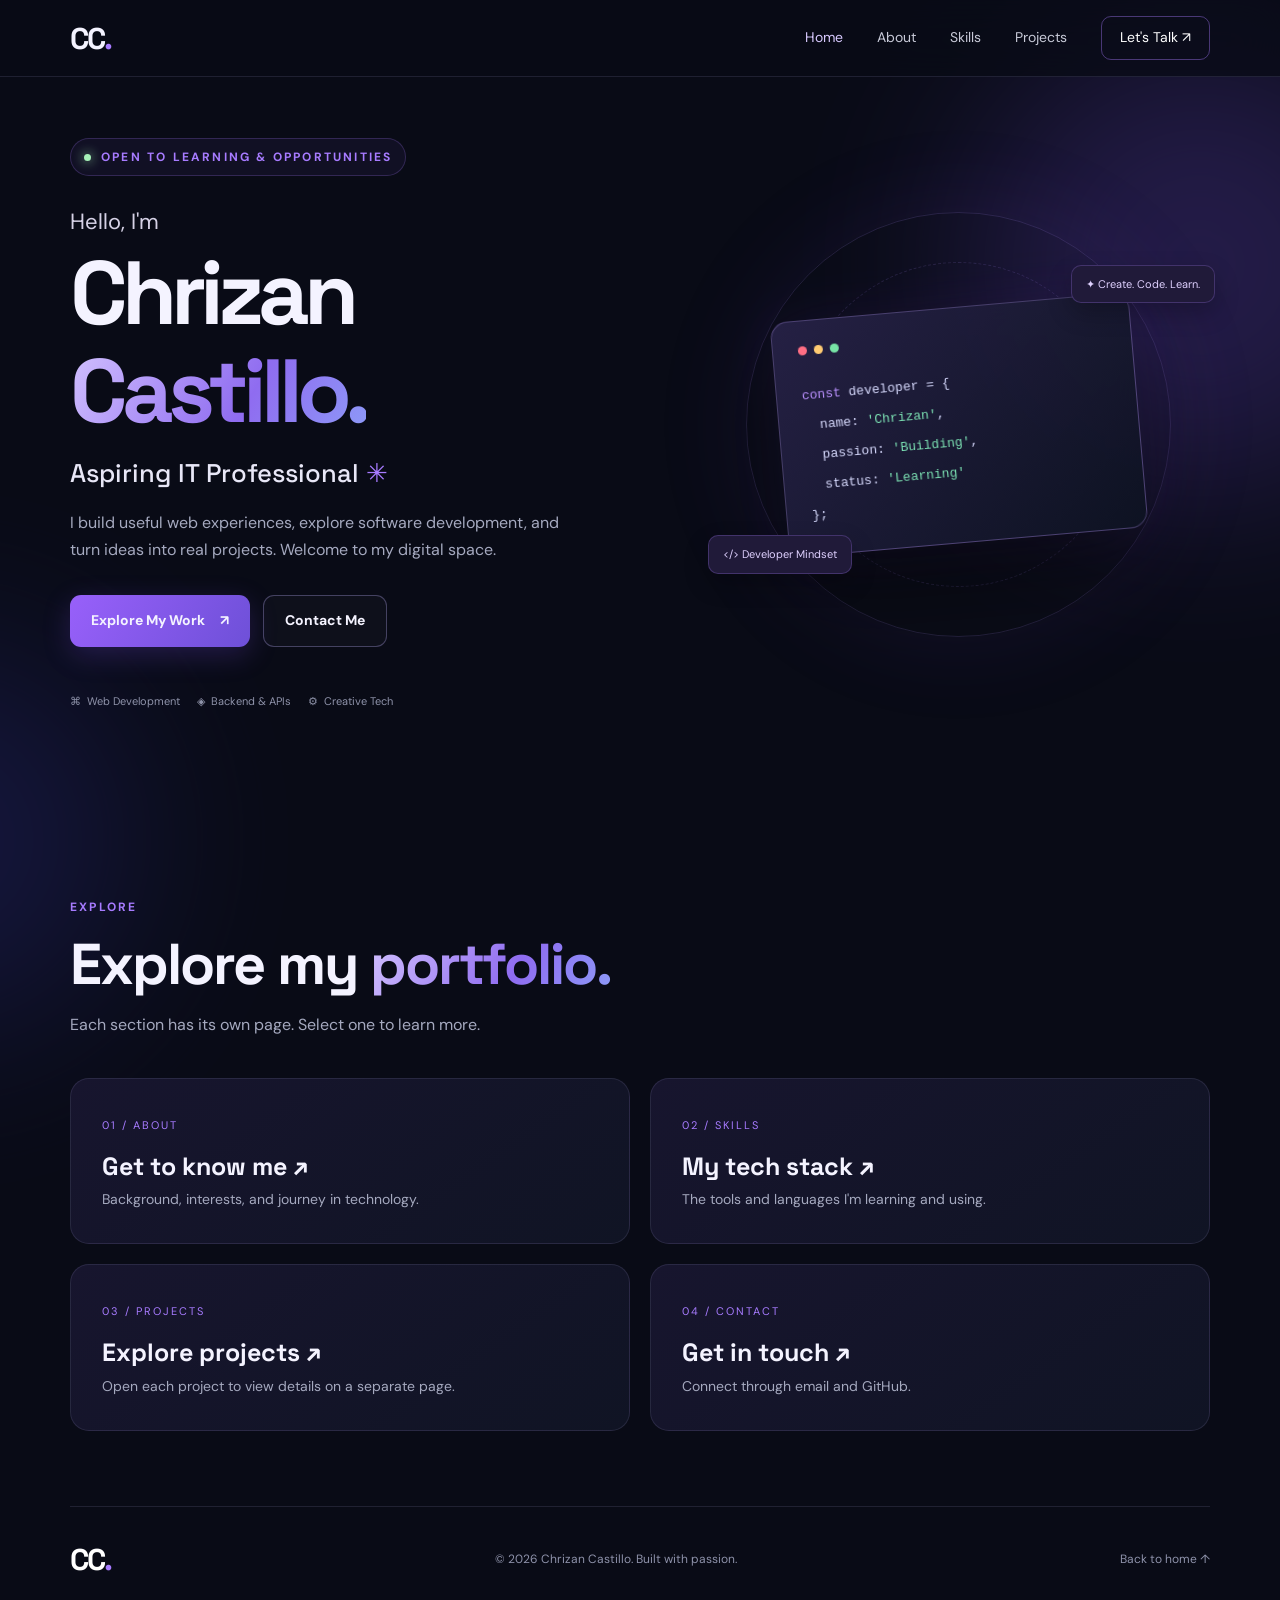
==== commit 1ba8268d: "Update index.html" ====
--- a/index.html
+++ b/index.html
@@ -22,17 +22,34 @@
         <div class="hero-buttons"><a href="projects.html" class="btn btn-primary">Explore My Work <span>↗</span></a><a href="contact.html" class="btn btn-secondary">Contact Me</a></div>
         <div class="hero-mini"><span>⌘ &nbsp;Web Development</span><span>◈ &nbsp;Backend & APIs</span><span>⚙ &nbsp;Creative Tech</span></div>
       </div>
-      
-<div class="hero-art reveal">
-  <div class="profile-card">
-    <img
-      src="images/profile.jpg"
-      alt="Chrizan Castillo"
-      class="profile-image"
-    />
-    <h3>Chrizan Castillo</h3>
-    <p>Aspiring IT Professional</p>
+
+<div class="hero-art reveal" aria-hidden="true">
+  <div class="orbit orbit-outer"></div>
+  <div class="orbit orbit-inner"></div>
+
+  <div class="glass-card code-card">
+    <div class="card-dots">
+      <i></i><i></i><i></i>
+    </div>
+
+    <code>
+      <span class="code-purple">const</span> developer = {<br>
+      &nbsp;&nbsp;name: <span class="code-green">'Chrizan'</span>,<br>
+      &nbsp;&nbsp;passion: <span class="code-green">'Building'</span>,<br>
+      &nbsp;&nbsp;status: <span class="code-green">'Learning'</span><br>
+      };
+    </code>
+  </div>
+
+  <div class="floating-badge badge-top">
+    ✦ Create. Code. Learn.
+  </div>
+
+  <div class="floating-badge badge-bottom">
+    &lt;/&gt; Developer Mindset
   </div>
 </div>
 
+</div>
+
     </section><section class="section container reveal"><div class="section-heading"><span class="section-index">EXPLORE</span><h2>Explore my <span>portfolio.</span></h2><p>Each section has its own page. Select one to learn more.</p></div><div class="page-grid"><a class="page-tile" href="about.html"><span>01 / ABOUT</span><h3>Get to know me ↗</h3><p>Background, interests, and journey in technology.</p></a><a class="page-tile" href="skills.html"><span>02 / SKILLS</span><h3>My tech stack ↗</h3><p>The tools and languages I'm learning and using.</p></a><a class="page-tile" href="projects.html"><span>03 / PROJECTS</span><h3>Explore projects ↗</h3><p>Open each project to view details on a separate page.</p></a><a class="page-tile" href="contact.html"><span>04 / CONTACT</span><h3>Get in touch ↗</h3><p>Connect through email and GitHub.</p></a></div></section></main><footer class="container footer"><a class="brand" href="index.html">CC<span>.</span></a><span>© <span id="year"></span> Chrizan Castillo. Built with passion.</span><a href="index.html">Back to home ↑</a></footer></body></html>
--- a/style.css
+++ b/style.css
@@ -2,3 +2,47 @@
 
 /* Multi-page layout */
 .page-top{padding-top:42px;display:flex;gap:12px;align-items:center;font-size:13px;color:var(--muted)}.page-top .text-link{color:var(--accent)}.page-grid{display:grid;grid-template-columns:repeat(2,1fr);gap:20px}.page-tile{display:block;background:linear-gradient(145deg,#17152e,#101424);border:1px solid var(--border);padding:31px;border-radius:19px;transition:transform .2s,border-color .2s}.page-tile:hover{transform:translateY(-5px);border-color:var(--accent)}.page-tile>span{font-size:11px;letter-spacing:2px;color:var(--accent)}.page-tile h3{font-size:25px;margin:16px 0 8px}.page-tile p{color:var(--muted);margin:0;font-size:14px}.project-click{display:block;min-width:0}.project-click:focus-visible,.page-tile:focus-visible,.nav-links a:focus-visible{outline:2px solid #d2b7ff;outline-offset:4px;border-radius:12px}.nav-links a[aria-current="page"]{color:#d9caff}.detail-page{padding-top:65px;padding-bottom:100px;min-height:70vh}.detail-page h1{font-size:clamp(43px,7vw,78px);letter-spacing:-3px;max-width:850px}.accent-period{color:var(--accent)}.detail-lead{font-size:19px;color:var(--muted);max-width:760px}.detail-banner{margin:40px 0;background:radial-gradient(circle at 50% 35%,#53368e,#19152e 70%);min-height:280px;border-radius:22px;border:1px solid var(--border);display:flex;flex-direction:column;justify-content:center;align-items:center;gap:24px}.detail-banner>span{font-size:75px;color:#e4d6ff}.detail-banner small{letter-spacing:2px;color:#d0c1ec}.detail-grid{display:grid;grid-template-columns:1.3fr 1fr;gap:55px}.detail-grid h2{font-size:32px}.detail-grid p{color:var(--muted)}.detail-grid aside{padding:24px;background:var(--surface2);border-radius:16px}.detail-grid aside h3{font-size:18px}.detail-actions{display:flex;gap:12px;flex-wrap:wrap;margin-top:34px}@media(max-width:640px){.page-grid,.detail-grid{grid-template-columns:1fr}.page-tile{padding:23px}.detail-page h1{letter-spacing:-2px}.detail-banner{min-height:200px}}
+
+/* Purple glowing profile card */
+.profile-card {
+  width: min(100%, 360px);
+  margin: 0 auto;
+  padding: 28px;
+  text-align: center;
+  border-radius: 28px;
+  background: rgba(139, 92, 246, 0.08);
+  border: 1px solid rgba(167, 139, 250, 0.3);
+  box-shadow: 0 0 40px rgba(139, 92, 246, 0.18);
+}
+
+.profile-image {
+  width: 240px;
+  height: 240px;
+  max-width: 100%;
+  object-fit: cover;
+  border-radius: 50%;
+  border: 4px solid #a78bfa;
+  box-shadow: 0 0 35px rgba(167, 139, 250, 0.4);
+}
+
+.profile-card h3 {
+  margin-top: 20px;
+  color: white;
+  font-size: 24px;
+}
+
+.profile-card p {
+  margin-top: 8px;
+  color: #b8a9dc;
+}
+
+@media (max-width: 768px) {
+  .profile-card {
+    padding: 20px;
+  }
+
+  .profile-image {
+    width: 190px;
+    height: 190px;
+  }
+}
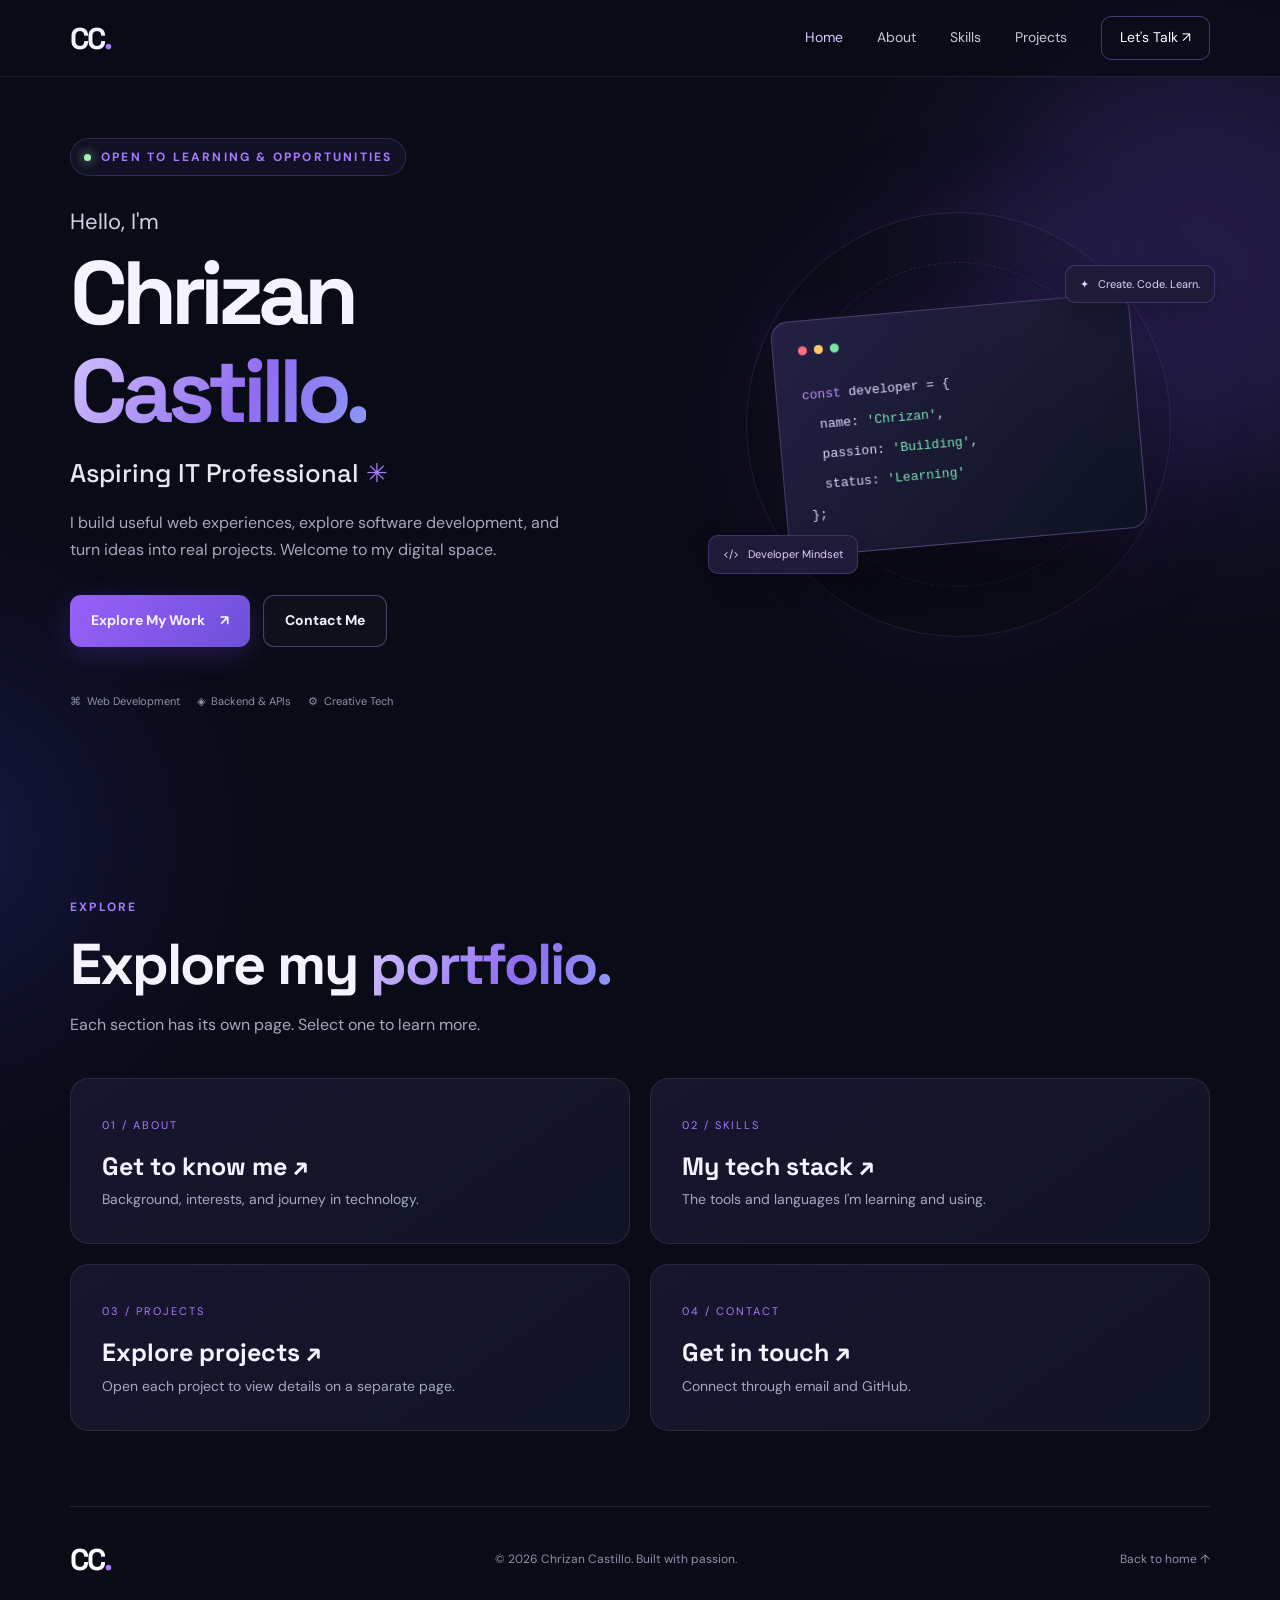
==== commit b7665164: "Refactor HTML structure and improve readability" ====
--- a/index.html
+++ b/index.html
@@ -1,55 +1,250 @@
+
 <!DOCTYPE html>
 <html lang="en">
 <head>
   <meta charset="UTF-8" />
-  <meta name="viewport" content="width=device-width, initial-scale=1.0" />
-  <meta name="description" content="Chrizan Castillo — aspiring IT professional and web developer portfolio." />
+  <meta name="viewport"
+        content="width=device-width, initial-scale=1.0" />
+
+  <meta name="description"
+        content="Chrizan Castillo — aspiring IT professional and web developer portfolio." />
+
   <meta name="theme-color" content="#090b16" />
+
   <title>Home | Chrizan Castillo</title>
-  <link rel="preconnect" href="https://fonts.googleapis.com" />
-  <link rel="preconnect" href="https://fonts.gstatic.com" crossorigin />
-  <link href="https://fonts.googleapis.com/css2?family=DM+Sans:wght@400;500;600;700&family=Space+Grotesk:wght@400;500;600;700&display=swap" rel="stylesheet" />
+
+  <link rel="preconnect"
+        href="https://fonts.googleapis.com" />
+
+  <link rel="preconnect"
+        href="https://fonts.gstatic.com"
+        crossorigin />
+
+  <link
+    href="https://fonts.googleapis.com/css2?family=DM+Sans:wght@400;500;600;700&family=Space+Grotesk:wght@400;500;600;700&display=swap"
+    rel="stylesheet"
+  />
+
   <link rel="stylesheet" href="style.css" />
+
   <script src="script.js" defer></script>
 </head>
-<body><div class="glow glow-one" aria-hidden="true"></div><div class="glow glow-two" aria-hidden="true"></div><header class="site-header"><nav class="container nav" aria-label="Main navigation"><a class="brand" href="index.html">CC<span>.</span></a><button class="menu-toggle" type="button" aria-expanded="false" aria-controls="nav-links" aria-label="Toggle navigation">☰</button><div class="nav-links" id="nav-links"><a href="index.html">Home</a><a href="about.html">About</a><a href="skills.html">Skills</a><a href="projects.html">Projects</a><a href="contact.html" class="nav-contact">Let's Talk ↗</a></div></nav></header><main>    <section id="home" class="hero container">
+
+<body>
+
+  <!-- Background glow -->
+  <div class="glow glow-one" aria-hidden="true"></div>
+  <div class="glow glow-two" aria-hidden="true"></div>
+
+  <!-- Navigation -->
+  <header class="site-header">
+    <nav class="container nav" aria-label="Main navigation">
+
+      <a class="brand" href="index.html">
+        CC<span>.</span>
+      </a>
+
+      <button
+        class="menu-toggle"
+        type="button"
+        aria-expanded="false"
+        aria-controls="nav-links"
+        aria-label="Toggle navigation"
+      >
+        ☰
+      </button>
+
+      <div class="nav-links" id="nav-links">
+        <a href="index.html">Home</a>
+        <a href="about.html">About</a>
+        <a href="skills.html">Skills</a>
+        <a href="projects.html">Projects</a>
+        <a href="contact.html" class="nav-contact">
+          Let's Talk ↗
+        </a>
+      </div>
+
+    </nav>
+  </header>
+
+  <main>
+
+    <!-- HOME SECTION -->
+    <section id="home" class="hero container">
+
+      <!-- Left side -->
       <div class="hero-copy reveal">
-        <div class="eyebrow"><span class="status-dot"></span> OPEN TO LEARNING & OPPORTUNITIES</div>
+
+        <div class="eyebrow">
+          <span class="status-dot"></span>
+          OPEN TO LEARNING & OPPORTUNITIES
+        </div>
+
         <p class="intro">Hello, I'm</p>
-        <h1>Chrizan<br /><span>Castillo.</span></h1>
-        <h2>Aspiring IT Professional <span class="sparkle">✳</span></h2>
-        <p class="hero-description">I build useful web experiences, explore software development, and turn ideas into real projects. Welcome to my digital space.</p>
-        <div class="hero-buttons"><a href="projects.html" class="btn btn-primary">Explore My Work <span>↗</span></a><a href="contact.html" class="btn btn-secondary">Contact Me</a></div>
-        <div class="hero-mini"><span>⌘ &nbsp;Web Development</span><span>◈ &nbsp;Backend & APIs</span><span>⚙ &nbsp;Creative Tech</span></div>
-      </div>
-
-<div class="hero-art reveal" aria-hidden="true">
-  <div class="orbit orbit-outer"></div>
-  <div class="orbit orbit-inner"></div>
-
-  <div class="glass-card code-card">
-    <div class="card-dots">
-      <i></i><i></i><i></i>
-    </div>
-
-    <code>
-      <span class="code-purple">const</span> developer = {<br>
-      &nbsp;&nbsp;name: <span class="code-green">'Chrizan'</span>,<br>
-      &nbsp;&nbsp;passion: <span class="code-green">'Building'</span>,<br>
-      &nbsp;&nbsp;status: <span class="code-green">'Learning'</span><br>
-      };
-    </code>
-  </div>
-
-  <div class="floating-badge badge-top">
-    ✦ Create. Code. Learn.
-  </div>
-
-  <div class="floating-badge badge-bottom">
-    &lt;/&gt; Developer Mindset
-  </div>
-</div>
-
-</div>
-
-    </section><section class="section container reveal"><div class="section-heading"><span class="section-index">EXPLORE</span><h2>Explore my <span>portfolio.</span></h2><p>Each section has its own page. Select one to learn more.</p></div><div class="page-grid"><a class="page-tile" href="about.html"><span>01 / ABOUT</span><h3>Get to know me ↗</h3><p>Background, interests, and journey in technology.</p></a><a class="page-tile" href="skills.html"><span>02 / SKILLS</span><h3>My tech stack ↗</h3><p>The tools and languages I'm learning and using.</p></a><a class="page-tile" href="projects.html"><span>03 / PROJECTS</span><h3>Explore projects ↗</h3><p>Open each project to view details on a separate page.</p></a><a class="page-tile" href="contact.html"><span>04 / CONTACT</span><h3>Get in touch ↗</h3><p>Connect through email and GitHub.</p></a></div></section></main><footer class="container footer"><a class="brand" href="index.html">CC<span>.</span></a><span>© <span id="year"></span> Chrizan Castillo. Built with passion.</span><a href="index.html">Back to home ↑</a></footer></body></html>
+
+        <h1>
+          Chrizan<br />
+          <span>Castillo.</span>
+        </h1>
+
+        <h2>
+          Aspiring IT Professional
+          <span class="sparkle">✳</span>
+        </h2>
+
+        <p class="hero-description">
+          I build useful web experiences, explore software
+          development, and turn ideas into real projects.
+          Welcome to my digital space.
+        </p>
+
+        <div class="hero-buttons">
+
+          <a href="projects.html" class="btn btn-primary">
+            Explore My Work <span>↗</span>
+          </a>
+
+          <a href="contact.html" class="btn btn-secondary">
+            Contact Me
+          </a>
+
+        </div>
+
+        <div class="hero-mini">
+          <span>⌘ &nbsp;Web Development</span>
+          <span>◈ &nbsp;Backend & APIs</span>
+          <span>⚙ &nbsp;Creative Tech</span>
+        </div>
+
+      </div>
+
+      <!-- Right side: Animated developer card -->
+      <div class="hero-art reveal" aria-hidden="true">
+
+        <!-- Animated orbits -->
+        <div class="orbit orbit-outer"></div>
+        <div class="orbit orbit-inner"></div>
+
+        <!-- Developer code card -->
+        <div class="glass-card code-card">
+
+          <div class="card-dots">
+            <i></i>
+            <i></i>
+            <i></i>
+          </div>
+
+          <code>
+            <span class="code-purple">const</span>
+            developer = {<br />
+
+            &nbsp;&nbsp;name:
+            <span class="code-green">'Chrizan'</span>,<br />
+
+            &nbsp;&nbsp;passion:
+            <span class="code-green">'Building'</span>,<br />
+
+            &nbsp;&nbsp;status:
+            <span class="code-green">'Learning'</span><br />
+
+            };
+          </code>
+
+        </div>
+
+        <!-- Floating badges -->
+        <div class="floating-badge badge-top">
+          ✦ &nbsp; Create. Code. Learn.
+        </div>
+
+        <div class="floating-badge badge-bottom">
+          &lt;/&gt; &nbsp; Developer Mindset
+        </div>
+
+      </div>
+
+    </section>
+
+    <!-- EXPLORE PORTFOLIO -->
+    <section class="section container reveal">
+
+      <div class="section-heading">
+
+        <span class="section-index">EXPLORE</span>
+
+        <h2>
+          Explore my <span>portfolio.</span>
+        </h2>
+
+        <p>
+          Each section has its own page.
+          Select one to learn more.
+        </p>
+
+      </div>
+
+      <div class="page-grid">
+
+        <!-- About -->
+        <a class="page-tile" href="about.html">
+          <span>01 / ABOUT</span>
+          <h3>Get to know me ↗</h3>
+          <p>
+            Background, interests, and journey in technology.
+          </p>
+        </a>
+
+        <!-- Skills -->
+        <a class="page-tile" href="skills.html">
+          <span>02 / SKILLS</span>
+          <h3>My tech stack ↗</h3>
+          <p>
+            The tools and languages I'm learning and using.
+          </p>
+        </a>
+
+        <!-- Projects -->
+        <a class="page-tile" href="projects.html">
+          <span>03 / PROJECTS</span>
+          <h3>Explore projects ↗</h3>
+          <p>
+            Open each project to view details
+            on a separate page.
+          </p>
+        </a>
+
+        <!-- Contact -->
+        <a class="page-tile" href="contact.html">
+          <span>04 / CONTACT</span>
+          <h3>Get in touch ↗</h3>
+          <p>
+            Connect through email and GitHub.
+          </p>
+        </a>
+
+      </div>
+
+    </section>
+
+  </main>
+
+  <!-- Footer -->
+  <footer class="container footer">
+
+    <a class="brand" href="index.html">
+      CC<span>.</span>
+    </a>
+
+    <span>
+      © <span id="year"></span> Chrizan Castillo.
+      Built with passion.
+    </span>
+
+    <a href="index.html">
+      Back to home ↑
+    </a>
+
+  </footer>
+
+</body>
+</html>
